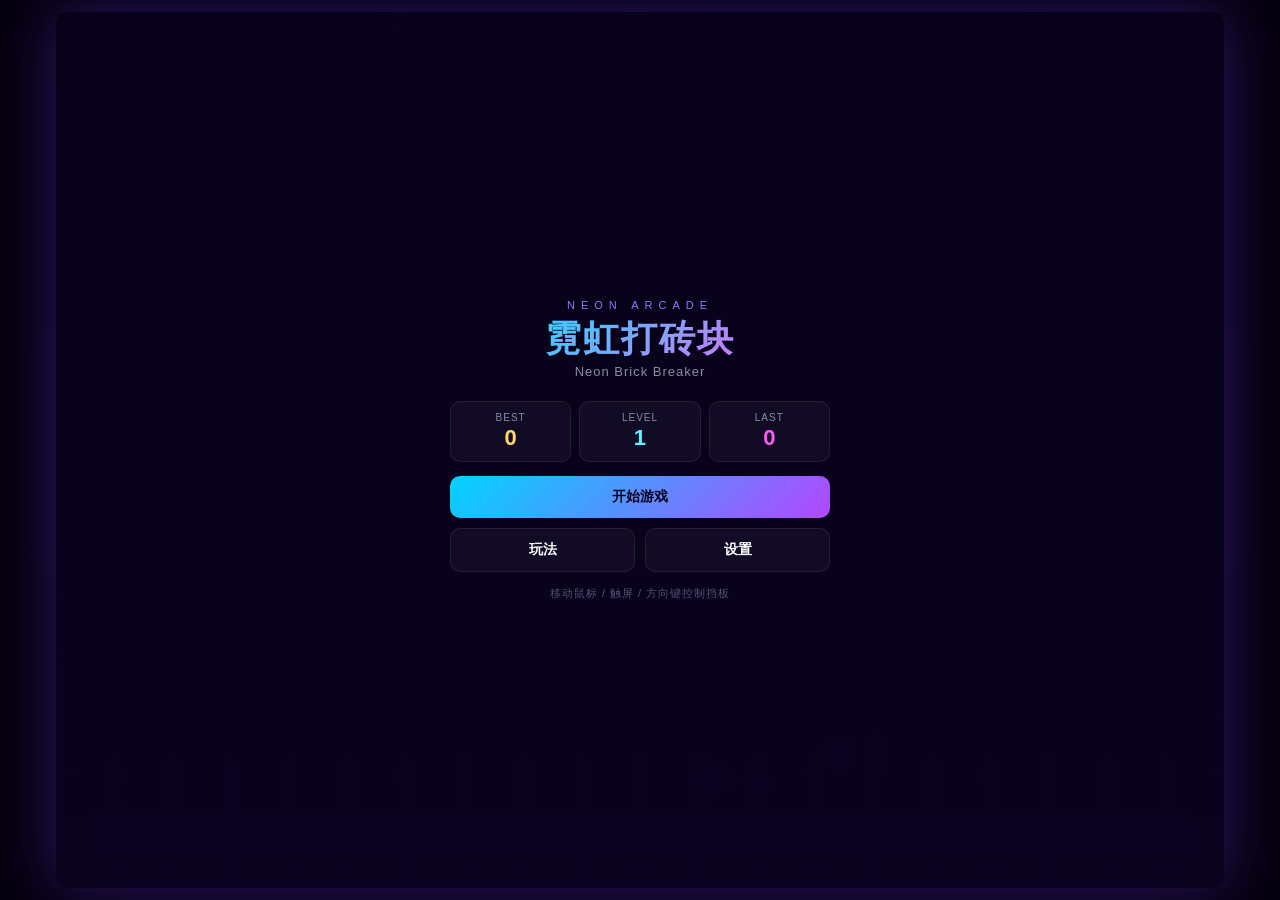
==== index.html @ aa956280 "feat: Neon Brick Breaker - 8 levels, 6 power-ups, neon synthwave" ====
﻿<!DOCTYPE html>
<html lang="zh-CN">
<head>
<meta charset="UTF-8">
<meta name="viewport" content="width=device-width, initial-scale=1.0, user-scalable=no, maximum-scale=1.0">
<title>Neon Brick Breaker</title>
<style>
*, *::before, *::after { box-sizing: border-box; margin: 0; padding: 0; }
html, body { width: 100%; height: 100%; overflow: hidden; background: #05010f; color: #fff; font-family: -apple-system, BlinkMacSystemFont, 'Segoe UI', 'PingFang SC', 'Microsoft YaHei', sans-serif; user-select: none; -webkit-user-select: none; -webkit-tap-highlight-color: transparent; touch-action: none; }
#stage { position: fixed; inset: 0; display: flex; align-items: center; justify-content: center; background: radial-gradient(ellipse at center, #160834 0%, #05010f 70%); }
#wrap { position: relative; }
canvas#game { display: block; background: #0a0420; border-radius: 12px; box-shadow: 0 0 60px rgba(120, 60, 255, 0.35), 0 0 0 1px rgba(255, 255, 255, 0.06) inset; cursor: none; }
.overlay { position: absolute; inset: 0; display: none; align-items: center; justify-content: center; background: rgba(8, 2, 24, 0.72); backdrop-filter: blur(12px); -webkit-backdrop-filter: blur(12px); border-radius: 12px; padding: 24px; z-index: 5; }
.overlay.show { display: flex; }
.panel { width: 100%; max-width: 380px; text-align: center; }
.brand { font-size: 11px; letter-spacing: 6px; color: #8a7bff; text-transform: uppercase; margin-bottom: 8px; }
h1 { font-size: 36px; font-weight: 800; letter-spacing: 2px; background: linear-gradient(135deg, #00f0ff 0%, #ff5af7 100%); -webkit-background-clip: text; background-clip: text; color: transparent; line-height: 1.1; margin-bottom: 6px; }
.sub { font-size: 13px; color: #8b8aa8; margin-bottom: 22px; letter-spacing: 1px; }
.row { display: flex; gap: 10px; margin-bottom: 10px; }
.btn { flex: 1; padding: 12px 14px; background: rgba(255, 255, 255, 0.04); border: 1px solid rgba(255, 255, 255, 0.08); color: #fff; font-size: 14px; font-weight: 600; border-radius: 10px; cursor: pointer; transition: transform 0.15s ease, background 0.15s ease, border-color 0.15s ease, box-shadow 0.15s ease; font-family: inherit; }
.btn:hover { background: rgba(0, 240, 255, 0.08); border-color: rgba(0, 240, 255, 0.5); transform: translateY(-1px); }
.btn:active { transform: translateY(0); }
.btn.primary { background: linear-gradient(135deg, #00d4ff 0%, #b347ff 100%); border: none; color: #06021a; font-weight: 700; }
.btn.primary:hover { box-shadow: 0 0 28px rgba(0, 212, 255, 0.55); }
.btn.ghost { background: transparent; }
.stat { display: flex; justify-content: space-between; align-items: baseline; padding: 10px 14px; background: rgba(255, 255, 255, 0.04); border: 1px solid rgba(255, 255, 255, 0.08); border-radius: 10px; margin-bottom: 8px; font-size: 14px; }
.stat .k { color: #8b8aa8; }
.stat .v { font-weight: 700; font-variant-numeric: tabular-nums; }
.tag { display: inline-block; font-size: 11px; padding: 2px 8px; border-radius: 999px; background: rgba(0, 240, 255, 0.12); color: #5ff0ff; letter-spacing: 1px; margin-bottom: 12px; }
.help { text-align: left; font-size: 13px; color: #b6b4d4; line-height: 1.7; background: rgba(255, 255, 255, 0.03); padding: 14px; border-radius: 10px; border: 1px solid rgba(255, 255, 255, 0.06); margin-bottom: 16px; }
.help b { color: #fff; }
.key { display: inline-block; font-size: 11px; padding: 1px 6px; background: rgba(255,255,255,0.08); border: 1px solid rgba(255,255,255,0.15); border-radius: 4px; font-family: ui-monospace, monospace; margin: 0 2px; }
.toggle { display: flex; justify-content: space-between; align-items: center; padding: 12px 14px; background: rgba(255, 255, 255, 0.04); border: 1px solid rgba(255, 255, 255, 0.08); border-radius: 10px; margin-bottom: 8px; font-size: 14px; cursor: pointer; }
.switch { width: 38px; height: 22px; background: rgba(255,255,255,0.1); border-radius: 11px; position: relative; transition: background 0.2s; }
.switch::after { content: ''; position: absolute; top: 2px; left: 2px; width: 18px; height: 18px; background: #fff; border-radius: 50%; transition: left 0.2s; }
.switch.on { background: linear-gradient(135deg, #00d4ff, #b347ff); }
.switch.on::after { left: 18px; }
.footer { font-size: 11px; color: #555274; margin-top: 14px; letter-spacing: 1px; }
.scoreboard { display: grid; grid-template-columns: repeat(3, 1fr); gap: 8px; margin-bottom: 14px; }
.sb { padding: 10px 6px; background: rgba(255,255,255,0.04); border: 1px solid rgba(255,255,255,0.08); border-radius: 10px; }
.sb .k { font-size: 10px; color: #8b8aa8; letter-spacing: 1px; text-transform: uppercase; }
.sb .v { font-size: 22px; font-weight: 800; font-variant-numeric: tabular-nums; margin-top: 2px; }
.combo { color: #ff5af7; }
.level { color: #5ff0ff; }
.best { color: #ffd86b; }
.toast { position: absolute; left: 50%; top: 18%; transform: translateX(-50%); padding: 10px 18px; background: rgba(0,0,0,0.4); border: 1px solid rgba(255,255,255,0.15); border-radius: 999px; font-size: 13px; color: #fff; opacity: 0; pointer-events: none; transition: opacity 0.3s, transform 0.3s; z-index: 4; }
.toast.show { opacity: 1; transform: translateX(-50%) translateY(6px); }
.toast .em { font-weight: 800; }
</style>
</head>
<body>
<div id="stage">
  <div id="wrap">
    <canvas id="game" width="800" height="600"></canvas>
    <div class="toast" id="toast"></div>

    <div class="overlay show" id="mainMenu">
      <div class="panel">
        <div class="brand">NEON ARCADE</div>
        <h1>霓虹打砖块</h1>
        <div class="sub">Neon Brick Breaker</div>
        <div class="scoreboard">
          <div class="sb"><div class="k">Best</div><div class="v best" id="menuBest">0</div></div>
          <div class="sb"><div class="k">Level</div><div class="v level" id="menuLevel">1</div></div>
          <div class="sb"><div class="k">Last</div><div class="v combo" id="menuLast">0</div></div>
        </div>
        <div class="row"><button class="btn primary" id="btnPlay">开始游戏</button></div>
        <div class="row">
          <button class="btn" id="btnHelp">玩法</button>
          <button class="btn" id="btnSettings">设置</button>
        </div>
        <div class="footer">移动鼠标 / 触屏 / 方向键控制挡板</div>
      </div>
    </div>

    <div class="overlay" id="helpMenu">
      <div class="panel">
        <div class="tag">HOW TO PLAY</div>
        <h1>玩法说明</h1>
        <div class="help">
          <div><b>移动：</b> <span class="key">←</span> <span class="key">→</span> 或 <span class="key">A</span> <span class="key">D</span>，鼠标 / 触屏拖动</div>
          <div><b>发射：</b> <span class="key">Space</span> 或点击 / 触屏</div>
          <div><b>暂停：</b> <span class="key">P</span> / <span class="key">Esc</span></div>
          <div><b>静音：</b> <span class="key">M</span></div>
          <div style="margin-top:8px;"><b>道具：</b> E 长大 · S 缩小 · M 多球 · B 慢球 · T 穿透 · L 激光</div>
          <div style="margin-top:8px;"><b>提示：</b> 挡板不同位置反弹角度不同，连续命中触发连击加分。</div>
        </div>
        <div class="row"><button class="btn primary" id="btnHelpBack">返回</button></div>
      </div>
    </div>

    <div class="overlay" id="settingsMenu">
      <div class="panel">
        <div class="tag">SETTINGS</div>
        <h1>设置</h1>
        <div class="toggle" id="toggleSound">
          <span>音效</span><div class="switch on" id="swSound"></div>
        </div>
        <div class="toggle" id="toggleHaptics">
          <span>震动反馈</span><div class="switch on" id="swHaptics"></div>
        </div>
        <div class="toggle" id="toggleParticles">
          <span>粒子特效</span><div class="switch on" id="swParticles"></div>
        </div>
        <div class="row" style="margin-top: 14px;">
          <button class="btn ghost" id="btnReset">重置进度</button>
          <button class="btn primary" id="btnSettingsBack">完成</button>
        </div>
      </div>
    </div>

    <div class="overlay" id="pauseMenu">
      <div class="panel">
        <div class="tag">PAUSED</div>
        <h1>已暂停</h1>
        <div class="sub">按 P 或 Esc 继续</div>
        <div class="row"><button class="btn primary" id="btnResume">继续</button></div>
        <div class="row">
          <button class="btn" id="btnRestart">重新开始</button>
          <button class="btn" id="btnQuit">返回菜单</button>
        </div>
      </div>
    </div>

    <div class="overlay" id="gameOver">
      <div class="panel">
        <div class="tag" id="goTag">GAME OVER</div>
        <h1 id="goTitle">挑战结束</h1>
        <div class="scoreboard">
          <div class="sb"><div class="k">Score</div><div class="v combo" id="goScore">0</div></div>
          <div class="sb"><div class="k">Level</div><div class="v level" id="goLevel">1</div></div>
          <div class="sb"><div class="k">Best</div><div class="v best" id="goBest">0</div></div>
        </div>
        <div class="row"><button class="btn primary" id="btnGoRetry">再来一局</button></div>
        <div class="row"><button class="btn" id="btnGoMenu">返回菜单</button></div>
      </div>
    </div>

    <div class="overlay" id="levelClear">
      <div class="panel">
        <div class="tag">LEVEL CLEAR</div>
        <h1 id="lcTitle">关卡完成</h1>
        <div class="sub" id="lcSub">准备进入下一关</div>
        <div class="scoreboard">
          <div class="sb"><div class="k">Score</div><div class="v combo" id="lcScore">0</div></div>
          <div class="sb"><div class="k">Bonus</div><div class="v level" id="lcBonus">+0</div></div>
          <div class="sb"><div class="k">Lives</div><div class="v best" id="lcLives">3</div></div>
        </div>
        <div class="row"><button class="btn primary" id="btnLcNext">下一关</button></div>
      </div>
    </div>
  </div>
</div>

<script>
"use strict";
const GW = 800, GH = 600;
const PADDLE_W = 110, PADDLE_H = 14;
const PADDLE_Y = GH - 50;
const BALL_R = 8;
const BRICK_W = 70, BRICK_H = 22;
const BRICK_GAP = 4;
const BRICK_OFFSET_X = (GW - (10 * BRICK_W + 9 * BRICK_GAP)) / 2;
const BRICK_OFFSET_Y = 90;
const POWERUP_DROP_CHANCE = 0.16;

const COLORS = {
  bgTop: "#0a0420", bgBot: "#150630",
  grid: "rgba(120, 90, 220, 0.07)",
  paddle: "#00f0ff", paddleGlow: "rgba(0, 240, 255, 0.55)",
  ball: "#ffffff", ballGlow: "rgba(0, 240, 255, 0.7)",
  rowColors: ["#ff5af7","#ff8b5a","#ffd86b","#9eff5a","#5af7c8","#5ab9ff","#7a5aff","#ff5ad1"],
  silver: ["#d0d6e0","#a9b0bd"],
  gold: ["#ffe27a","#ffae3b"],
  steel: ["#3a3a52","#22223a"]
};

const POWERUP_TYPES = [
  { id:"E", label:"扩", color:"#5af7c8", desc:"挡板变长" },
  { id:"S", label:"缩", color:"#ff5a5a", desc:"挡板变短" },
  { id:"M", label:"多", color:"#ffd86b", desc:"多球齐发" },
  { id:"B", label:"慢", color:"#5ab9ff", desc:"球速减半" },
  { id:"T", label:"穿", color:"#ff8bff", desc:"穿透弹" },
  { id:"L", label:"射", color:"#ff5a5a", desc:"激光炮" }
];

const LEVELS = [
  { name:"序章 · 第一关", pattern:[
    "..........",
    "..........",
    "1111111111",
    "1111111111",
    "1111111111",
    "1111111111",
    "1111111111",
    ".........."
  ]},
  { name:"三角阵", pattern:[
    "..........",
    "....11....",
    "...1111...",
    "..111111..",
    ".11111111.",
    "1111111111",
    "2222222222",
    ".........."
  ]},
  { name:"菱形之舞", pattern:[
    "..........",
    "....11....",
    "...1331...",
    "..122221..",
    "..122221..",
    "...1331...",
    "....11....",
    ".........."
  ]},
  { name:"霓虹心", pattern:[
    "..........",
    ".11...11..",
    "1111.1111.",
    "111211111.",
    ".12222221.",
    "..122221..",
    "...1221...",
    "....11...."
  ]},
  { name:"堡垒", pattern:[
    "..........",
    ".4444444..",
    ".4222224..",
    ".4211124..",
    ".4211124..",
    ".4211124..",
    ".4222224..",
    ".4444444.."
  ]},
  { name:"星星坠落", pattern:[
    "..........",
    "....33....",
    "...1331...",
    "..113311..",
    "1113333111",
    "..111111..",
    "..11..11..",
    ".11....11."
  ]},
  { name:"螺旋回廊", pattern:[
    "..........",
    "1111111...",
    "1......1..",
    "1.1111.1..",
    "1.1..1.1..",
    "1.1.11.1..",
    "1.1....1..",
    ".1111111.."
  ]},
  { name:"终章 · 终极挑战", pattern:[
    "..........",
    ".33333333.",
    "3222222223",
    "3211111123",
    "3211555123",
    "3211111123",
    "3222222223",
    ".33333333."
  ]}
];

const STORE_KEY = "neon-brick-breaker-v1";
const defaultStore = { bestScore:0, unlockedLevel:0, lastScore:0, sound:true, haptics:true, particles:true };
function loadStore() {
  try { return Object.assign({}, defaultStore, JSON.parse(localStorage.getItem(STORE_KEY) || "{}")); }
  catch { return { ...defaultStore }; }
}
function saveStore() { try { localStorage.setItem(STORE_KEY, JSON.stringify(store)); } catch {} }
let store = loadStore();

let audioCtx = null;
function ensureAudio() {
  if (!audioCtx) { try { audioCtx = new (window.AudioContext || window.webkitAudioContext)(); } catch { audioCtx = null; } }
  if (audioCtx && audioCtx.state === "suspended") audioCtx.resume();
  return audioCtx;
}
function beep(freq, dur, type, vol, slide) {
  if (!store.sound) return;
  const ac = ensureAudio(); if (!ac) return;
  const t = ac.currentTime;
  const o = ac.createOscillator();
  const g = ac.createGain();
  o.type = type || "square"; o.frequency.setValueAtTime(freq, t);
  if (slide) o.frequency.exponentialRampToValueAtTime(Math.max(40, freq + slide), t + dur);
  g.gain.setValueAtTime(0, t);
  g.gain.linearRampToValueAtTime(vol || 0.08, t + 0.005);
  g.gain.exponentialRampToValueAtTime(0.0001, t + dur);
  o.connect(g); g.connect(ac.destination);
  o.start(t); o.stop(t + dur + 0.02);
}
function noiseBurst(dur, vol, lp) {
  if (!store.sound) return;
  const ac = ensureAudio(); if (!ac) return;
  const t = ac.currentTime;
  const buf = ac.createBuffer(1, ac.sampleRate * dur, ac.sampleRate);
  const d = buf.getChannelData(0);
  for (let i = 0; i < d.length; i++) d[i] = (Math.random() * 2 - 1) * (1 - i / d.length);
  const src = ac.createBufferSource(); src.buffer = buf;
  const filt = ac.createBiquadFilter(); filt.type = "lowpass"; filt.frequency.value = lp || 1200;
  const g = ac.createGain(); g.gain.setValueAtTime(vol || 0.06, t);
  g.gain.exponentialRampToValueAtTime(0.0001, t + dur);
  src.connect(filt); filt.connect(g); g.connect(ac.destination);
  src.start(t); src.stop(t + dur + 0.02);
}
const sfx = {
  hit:   () => beep(720, 0.05, "square", 0.06),
  brick: () => { beep(620, 0.05, "square", 0.05); setTimeout(() => beep(820, 0.06, "square", 0.05), 30); },
  metal: () => noiseBurst(0.1, 0.07, 600),
  power: () => { beep(660,0.07,"triangle",0.07); setTimeout(() => beep(880,0.07,"triangle",0.07), 70); setTimeout(() => beep(1320,0.1,"triangle",0.07), 140); },
  lose:  () => { beep(440,0.2,"sawtooth",0.07,-200); setTimeout(() => beep(220,0.3,"sawtooth",0.07,-120), 180); },
  win:   () => { [523,659,784,1046].forEach((f,i) => setTimeout(() => beep(f, 0.13, "triangle", 0.08), i * 90)); },
  shoot: () => beep(1500, 0.05, "square", 0.04, -800),
  combo: (n) => beep(700 + n * 40, 0.07, "triangle", 0.07),
  click: () => beep(900, 0.04, "square", 0.04)
};

const canvas = document.getElementById("game");
const ctx = canvas.getContext("2d");
const wrap = document.getElementById("wrap");
let scale = 1;
function resize() {
  const maxW = window.innerWidth - 24;
  const maxH = window.innerHeight - 24;
  scale = Math.min(maxW / GW, maxH / GH, 1.6);
  canvas.style.width = (GW * scale) + "px";
  canvas.style.height = (GH * scale) + "px";
}
window.addEventListener("resize", resize); resize();

const input = { mouseX: GW / 2, keys: new Set(), touchActive: false };
function clientToGame(clientX, clientY) {
  const r = canvas.getBoundingClientRect();
  return { x: (clientX - r.left) * (GW / r.width), y: (clientY - r.top) * (GH / r.height) };
}
canvas.addEventListener("mousemove", e => { input.mouseX = clientToGame(e.clientX, e.clientY).x; });
canvas.addEventListener("mousedown", e => {
  input.mouseX = clientToGame(e.clientX, e.clientY).x;
  if (state.mode === "playing" && !ballLaunched) launchBall();
});
canvas.addEventListener("touchstart", e => {
  e.preventDefault();
  const t = e.touches[0]; input.mouseX = clientToGame(t.clientX, t.clientY).x; input.touchActive = true;
  if (state.mode === "playing" && !ballLaunched) launchBall();
}, { passive: false });
canvas.addEventListener("touchmove", e => {
  e.preventDefault();
  const t = e.touches[0]; input.mouseX = clientToGame(t.clientX, t.clientY).x;
}, { passive: false });
canvas.addEventListener("touchend", e => { e.preventDefault(); input.touchActive = false; }, { passive: false });
window.addEventListener("keydown", e => {
  input.keys.add(e.key);
  if (e.key === " " || e.key === "Enter") {
    if (state.mode === "menu") startGame();
    else if (state.mode === "playing" && !ballLaunched) launchBall();
    e.preventDefault();
  }
  if (e.key === "p" || e.key === "P" || e.key === "Escape") {
    if (state.mode === "playing") pauseGame();
    else if (state.mode === "paused") resumeGame();
  }
  if (e.key === "m" || e.key === "M") { store.sound = !store.sound; saveStore(); refreshSettingsUI(); }
  if (["ArrowLeft","ArrowRight","a","A","d","D"].includes(e.key)) e.preventDefault();
});
window.addEventListener("keyup", e => input.keys.delete(e.key));

const state = {
  mode: "menu",
  levelIndex: 0, score: 0, lives: 3,
  combo: 0, comboTimer: 0, shake: 0,
  slowTimer: 0, throughTimer: 0, laserTimer: 0, laserCooldown: 0,
  time: 0
};
let paddle, balls, bricks, particles, powerups, lasers, ballTrail;
let ballLaunched = false;
let bgParticles = [];
for (let i = 0; i < 40; i++) {
  bgParticles.push({
    x: Math.random() * GW, y: Math.random() * GH,
    r: Math.random() * 1.6 + 0.4,
    vx: (Math.random() - 0.5) * 8, vy: (Math.random() - 0.5) * 8,
    c: Math.random() < 0.5 ? "rgba(0, 240, 255," : "rgba(255, 90, 247,"
  });
}

function rand(min, max) { return Math.random() * (max - min) + min; }
function pick(arr) { return arr[Math.floor(Math.random() * arr.length)]; }
function clamp(v, a, b) { return Math.max(a, Math.min(b, v)); }
function rectsOverlap(a, b) { return a.x < b.x + b.w && a.x + a.w > b.x && a.y < b.y + b.h && a.y + a.h > b.y; }
function vibrate(ms) { if (store.haptics && navigator.vibrate) try { navigator.vibrate(ms); } catch {} }

const toastEl = document.getElementById("toast");
let toastTimer = 0;
function toast(text, em) {
  toastEl.innerHTML = em ? `<span class="em">${em}</span> ${text}` : text;
  toastEl.classList.add("show");
  clearTimeout(toastTimer);
  toastTimer = setTimeout(() => toastEl.classList.remove("show"), 1600);
}

function buildLevel(idx) {
  const lv = LEVELS[idx]; bricks = [];
  for (let r = 0; r < lv.pattern.length; r++) {
    for (let c = 0; c < lv.pattern[r].length; c++) {
      const ch = lv.pattern[r][c];
      if (ch === ".") continue;
      const x = BRICK_OFFSET_X + c * (BRICK_W + BRICK_GAP);
      const y = BRICK_OFFSET_Y + r * (BRICK_H + BRICK_GAP);
      let hits = 1, type = "normal", color = COLORS.rowColors[r % COLORS.rowColors.length];
      if (ch === "1") { hits = 1; }
      else if (ch === "2") { hits = 2; type = "strong"; color = null; }
      else if (ch === "3") { hits = 3; type = "tough"; color = null; }
      else if (ch === "4") { hits = Infinity; type = "steel"; color = null; }
      bricks.push({ x, y, w: BRICK_W, h: BRICK_H, hits, maxHits: hits, type, color, time: Math.random() * Math.PI * 2 });
    }
  }
}

function burst(x, y, color, n, speed, life, size) {
  if (!store.particles) return;
  n = n || 14; speed = speed || 180; life = life || 0.7; size = size || 2.6;
  for (let i = 0; i < n; i++) {
    const a = Math.random() * Math.PI * 2;
    const s = rand(speed * 0.4, speed);
    particles.push({ x, y, vx: Math.cos(a) * s, vy: Math.sin(a) * s, life, maxLife: life, color, size: rand(size * 0.5, size) });
  }
}

function spawnPowerup(x, y) {
  if (Math.random() > POWERUP_DROP_CHANCE) return;
  const t = pick(POWERUP_TYPES);
  powerups.push({ x, y, w: 28, h: 28, vy: 110, type: t, alive: true, time: 0 });
}

function startGame() {
  state.levelIndex = store.unlockedLevel || 0;
  state.score = 0; state.lives = 3;
  state.combo = 0; state.comboTimer = 0;
  state.slowTimer = 0; state.throughTimer = 0; state.laserTimer = 0; state.laserCooldown = 0;
  state.shake = 0;
  beginLevel();
  state.mode = "playing";
  showOverlay(null);
  sfx.click();
}
function beginLevel() {
  paddle = { x: GW/2 - PADDLE_W/2, y: PADDLE_Y, w: PADDLE_W, h: PADDLE_H, baseW: PADDLE_W };
  balls = []; ballTrail = []; particles = []; powerups = []; lasers = [];
  ballLaunched = false;
  buildLevel(state.levelIndex);
  resetBallOnPaddle();
}
function resetBallOnPaddle() {
  balls = [{ x: paddle.x + paddle.w/2, y: paddle.y - BALL_R - 2, vx: 0, vy: 0, r: BALL_R, stuck: true }];
  ballTrail = [];
}
function launchBall() {
  if (!balls.length) return;
  const b = balls[0];
  b.stuck = false;
  const angle = rand(-Math.PI * 0.78, -Math.PI * 0.22);
  const speed = 380;
  b.vx = Math.cos(angle) * speed;
  b.vy = Math.sin(angle) * speed;
  ballLaunched = true;
  sfx.hit();
}
function pauseGame() { if (state.mode === "playing") { state.mode = "paused"; showOverlay("pauseMenu"); } }
function resumeGame() { state.mode = "playing"; showOverlay(null); sfx.click(); }
function quitToMenu() { state.mode = "menu"; showOverlay("mainMenu"); refreshMenuStats(); }
function nextLevel() {
  state.levelIndex++;
  if (state.levelIndex >= LEVELS.length) {
    state.levelIndex = LEVELS.length - 1; state.mode = "gameover"; finalizeGame(true); return;
  }
  store.unlockedLevel = Math.max(store.unlockedLevel, state.levelIndex);
  saveStore();
  beginLevel(); state.mode = "playing"; showOverlay(null);
}
function loseLife() {
  state.lives--; state.combo = 0; sfx.lose(); vibrate(120);
  if (state.lives <= 0) { state.mode = "gameover"; finalizeGame(false); }
  else { resetBallOnPaddle(); ballLaunched = false; state.shake = 12; }
}
function finalizeGame(victory) {
  if (state.score > store.bestScore) store.bestScore = state.score;
  store.lastScore = state.score; saveStore();
  document.getElementById("goTag").textContent = victory ? "YOU WIN" : "GAME OVER";
  document.getElementById("goTitle").textContent = victory ? "通关达成！" : "挑战结束";
  document.getElementById("goScore").textContent = state.score;
  document.getElementById("goLevel").textContent = (state.levelIndex + 1) + " / " + LEVELS.length;
  document.getElementById("goBest").textContent = store.bestScore;
  showOverlay("gameOver");
  if (victory) sfx.win(); else sfx.lose();
}
function levelClear() {
  const bonus = state.lives * 200 + (state.levelIndex + 1) * 100;
  state.score += bonus; state.combo = 0;
  if (state.score > store.bestScore) store.bestScore = state.score;
  store.unlockedLevel = Math.max(store.unlockedLevel, state.levelIndex + 1);
  saveStore();
  sfx.win(); vibrate(60); state.shake = 8;
  document.getElementById("lcTitle").textContent = `第 ${state.levelIndex + 1} 关 · ${LEVELS[state.levelIndex].name}`;
  document.getElementById("lcSub").textContent = state.levelIndex + 1 >= LEVELS.length ? "这是最后一关，准备好迎接终极挑战！" : "准备进入下一关";
  document.getElementById("lcScore").textContent = state.score;
  document.getElementById("lcBonus").textContent = "+" + bonus;
  document.getElementById("lcLives").textContent = state.lives;
  state.mode = "levelclear"; showOverlay("levelClear");
}

function update(dt) {
  state.time += dt;
  for (const p of bgParticles) {
    p.x += p.vx * dt; p.y += p.vy * dt;
    if (p.x < 0) p.x += GW; if (p.x > GW) p.x -= GW;
    if (p.y < 0) p.y += GH; if (p.y > GH) p.y -= GH;
  }
  if (state.mode !== "playing") return;

  state.shake = Math.max(0, state.shake - dt * 40);
  if (state.comboTimer > 0) { state.comboTimer -= dt; if (state.comboTimer <= 0) state.combo = 0; }
  if (state.slowTimer > 0) state.slowTimer -= dt;
  if (state.throughTimer > 0) state.throughTimer -= dt;
  if (state.laserTimer > 0) state.laserTimer -= dt;
  if (state.laserCooldown > 0) state.laserCooldown -= dt;

  // Paddle movement
  let target = input.mouseX;
  if (input.keys.has("ArrowLeft") || input.keys.has("a") || input.keys.has("A")) target -= 220 * dt * 6;
  if (input.keys.has("ArrowRight") || input.keys.has("d") || input.keys.has("D")) target += 220 * dt * 6;
  const desiredX = clamp(target - paddle.w/2, 0, GW - paddle.w);
  paddle.x = paddle.x + (desiredX - paddle.x) * Math.min(1, dt * 18);

  // Trail
  for (const b of balls) ballTrail.push({ x: b.x, y: b.y, life: 0.18 });
  for (let i = ballTrail.length - 1; i >= 0; i--) { ballTrail[i].life -= dt; if (ballTrail[i].life <= 0) ballTrail.splice(i, 1); }

  // Lasers
  if (state.laserTimer > 0 && state.laserCooldown <= 0) {
    lasers.push({ x: paddle.x + 8, y: paddle.y - 8, w: 3, h: 14, vy: -620 });
    lasers.push({ x: paddle.x + paddle.w - 11, y: paddle.y - 8, w: 3, h: 14, vy: -620 });
    state.laserCooldown = 0.22; sfx.shoot();
  }
  for (let i = lasers.length - 1; i >= 0; i--) {
    const l = lasers[i];
    l.y += l.vy * dt;
    if (l.y + l.h < 0) { lasers.splice(i, 1); continue; }
    for (const bk of bricks) {
      if (bk.hits === Infinity) continue;
      if (rectsOverlap({ x: l.x, y: l.y, w: l.w, h: l.h }, bk)) {
        damageBrick(bk, l.x + l.w/2, l.y); lasers.splice(i, 1); break;
      }
    }
  }

  // Balls
  for (let i = balls.length - 1; i >= 0; i--) {
    const b = balls[i];
    if (b.stuck) { b.x = paddle.x + paddle.w/2; b.y = paddle.y - BALL_R - 2; continue; }
    const slowFactor = state.slowTimer > 0 ? 0.55 : 1;
    b.x += b.vx * dt * slowFactor; b.y += b.vy * dt * slowFactor;
    if (b.x - b.r < 0) { b.x = b.r; b.vx = Math.abs(b.vx); sfx.hit(); }
    if (b.x + b.r > GW) { b.x = GW - b.r; b.vx = -Math.abs(b.vx); sfx.hit(); }
    if (b.y - b.r < 0) { b.y = b.r; b.vy = Math.abs(b.vy); sfx.hit(); }
    if (b.y - b.r > GH) { balls.splice(i, 1); continue; }
    // paddle
    const p = paddle;
    if (b.vy > 0 && b.x > p.x - b.r && b.x < p.x + p.w + b.r && b.y + b.r > p.y && b.y - b.r < p.y + p.h) {
      b.y = p.y - b.r - 0.1;
      const hit = (b.x - (p.x + p.w/2)) / (p.w/2);
      const speed = Math.min(620, Math.hypot(b.vx, b.vy) * 1.02 + 6);
      const angle = hit * (Math.PI * 0.34);
      b.vx = Math.sin(angle) * speed; b.vy = -Math.abs(Math.cos(angle) * speed);
      sfx.hit(); burst(b.x, p.y, COLORS.paddle, 6, 120, 0.4, 2);
    }
    // bricks
    for (const bk of bricks) {
      if (rectsOverlap({ x: b.x - b.r, y: b.y - b.r, w: b.r*2, h: b.r*2 }, bk)) {
        if (bk.hits === Infinity) {
          if (Math.abs(b.vx) > Math.abs(b.vy)) b.vx = -b.vx; else b.vy = -b.vy;
          sfx.metal(); break;
        }
        if (state.throughTimer > 0) { damageBrick(bk, b.x, b.y); break; }
        const prevX = b.x - b.vx * dt * slowFactor;
        const prevY = b.y - b.vy * dt * slowFactor;
        const fromLeft  = prevX + b.r <= bk.x;
        const fromRight = prevX - b.r >= bk.x + bk.w;
        const fromTop   = prevY + b.r <= bk.y;
        const fromBot   = prevY - b.r >= bk.y + bk.h;
        if (fromLeft || fromRight) b.vx = -b.vx;
        else if (fromTop || fromBot) b.vy = -b.vy;
        else b.vy = -b.vy;
        damageBrick(bk, b.x, b.y); break;
      }
    }
  }
  if (balls.length === 0) loseLife();

  // Power-ups
  for (let i = powerups.length - 1; i >= 0; i--) {
    const p = powerups[i]; p.time += dt; p.y += p.vy * dt;
    if (p.y > GH + 40) { powerups.splice(i, 1); continue; }
    const pad = paddle;
    if (p.x > pad.x - 6 && p.x < pad.x + pad.w + 6 && p.y + p.h*0.5 > pad.y && p.y < pad.y + pad.h + 18) {
      applyPowerup(p.type); burst(p.x, p.y, p.type.color, 18, 180, 0.6, 2.5);
      powerups.splice(i, 1); sfx.power(); continue;
    }
  }

  // Particles
  for (let i = particles.length - 1; i >= 0; i--) {
    const pa = particles[i]; pa.life -= dt;
    if (pa.life <= 0) { particles.splice(i, 1); continue; }
    pa.x += pa.vx * dt; pa.y += pa.vy * dt;
    pa.vx *= 0.985; pa.vy *= 0.985; pa.vy += 60 * dt;
  }

  const destructible = bricks.filter(b => b.hits !== Infinity).length;
  if (destructible === 0) levelClear();
}

function damageBrick(bk, hx, hy) {
  if (bk.hits === Infinity) return;
  bk.hits--;
  state.combo++; state.comboTimer = 1.6;
  const mult = Math.min(8, 1 + Math.floor(state.combo / 5) * 0.5);
  const baseScore = bk.type === "tough" ? 80 : bk.type === "strong" ? 50 : 30;
  state.score += Math.round(baseScore * mult);
  sfx.combo(Math.min(8, state.combo));
  if (bk.hits <= 0) {
    const c = bk.color || (bk.type === "strong" ? "#d0d6e0" : bk.type === "tough" ? "#ffd86b" : "#aaa");
    burst(bk.x + bk.w/2, bk.y + bk.h/2, c, 16, 220, 0.7, 3);
    state.shake = Math.max(state.shake, bk.type === "tough" ? 6 : 3);
    spawnPowerup(bk.x + bk.w/2, bk.y + bk.h/2);
    if (state.combo > 0 && state.combo % 8 === 0) toast("连击！", "x" + state.combo);
    const idx = bricks.indexOf(bk); if (idx >= 0) bricks.splice(idx, 1);
  } else {
    burst(bk.x + bk.w/2, bk.y + bk.h/2, bk.color || "#fff", 4, 100, 0.3, 1.6);
  }
}

function applyPowerup(type) {
  toast(type.desc, type.label);
  switch (type.id) {
    case "E": paddle.w = Math.min(220, paddle.w + 28); break;
    case "S": paddle.w = Math.max(60, paddle.w - 22); break;
    case "M": {
      const existing = balls.slice();
      for (const b of existing) {
        if (b.stuck) continue;
        const speed = Math.hypot(b.vx, b.vy) || 380;
        for (const off of [-0.35, 0.35]) {
          const a = Math.atan2(b.vy, b.vx) + off;
          balls.push({ x: b.x, y: b.y, vx: Math.cos(a) * speed, vy: Math.sin(a) * speed, r: BALL_R, stuck: false });
        }
      }
      if (balls.length === 0) resetBallOnPaddle();
      break;
    }
    case "B": state.slowTimer = 8; break;
    case "T": state.throughTimer = 8; break;
    case "L": state.laserTimer = 10; break;
  }
}

function roundRect(x, y, w, h, r) {
  if (w < 2*r) r = w/2; if (h < 2*r) r = h/2;
  ctx.beginPath();
  ctx.moveTo(x+r, y);
  ctx.arcTo(x+w, y, x+w, y+h, r);
  ctx.arcTo(x+w, y+h, x, y+h, r);
  ctx.arcTo(x, y+h, x, y, r);
  ctx.arcTo(x, y, x+w, y, r);
  ctx.closePath();
}
function shade(hex, p) {
  const c = hex.replace("#", "");
  const r = parseInt(c.substring(0,2), 16), g = parseInt(c.substring(2,4), 16), b = parseInt(c.substring(4,6), 16);
  const f = p < 0 ? 1 + p : 1 - p;
  const t = p < 0 ? 0 : 255;
  const rr = Math.round((t - r) * f + r), gg = Math.round((t - g) * f + g), bb = Math.round((t - b) * f + b);
  return "#" + [rr,gg,bb].map(v => v.toString(16).padStart(2,"0")).join("");
}

function drawBackground() {
  const g = ctx.createLinearGradient(0, 0, 0, GH);
  g.addColorStop(0, COLORS.bgTop); g.addColorStop(1, COLORS.bgBot);
  ctx.fillStyle = g; ctx.fillRect(0, 0, GW, GH);
  ctx.strokeStyle = COLORS.grid; ctx.lineWidth = 1;
  for (let x = 0; x < GW; x += 40) { ctx.beginPath(); ctx.moveTo(x, 0); ctx.lineTo(x, GH); ctx.stroke(); }
  for (let y = 0; y < GH; y += 40) { ctx.beginPath(); ctx.moveTo(0, y); ctx.lineTo(GW, y); ctx.stroke(); }
  for (const p of bgParticles) {
    ctx.fillStyle = p.c + "0.4)";
    ctx.beginPath(); ctx.arc(p.x, p.y, p.r, 0, Math.PI * 2); ctx.fill();
  }
}

function drawBricks() {
  for (const b of bricks) {
    let fillA, fillB;
    if (b.type === "steel") { fillA = COLORS.steel[0]; fillB = COLORS.steel[1]; }
    else if (b.type === "strong") { fillA = COLORS.silver[0]; fillB = COLORS.silver[1]; }
    else if (b.type === "tough") { fillA = COLORS.gold[0]; fillB = COLORS.gold[1]; }
    else { fillA = b.color; fillB = shade(b.color, -0.4); }
    const ratio = b.hits === Infinity ? 1 : (b.maxHits - b.hits) / b.maxHits;
    const dmg = Math.min(0.6, ratio * 0.4);
    ctx.save();
    if (b.type === "steel") { ctx.shadowBlur = 0; }
    else { ctx.shadowBlur = 8; ctx.shadowColor = fillA; }
    const grad = ctx.createLinearGradient(b.x, b.y, b.x, b.y + b.h);
    grad.addColorStop(0, fillA); grad.addColorStop(1, fillB);
    ctx.fillStyle = grad;
    roundRect(b.x, b.y, b.w, b.h, 4); ctx.fill();
    ctx.shadowBlur = 0;
    ctx.fillStyle = "rgba(255,255,255," + (0.18 - dmg) + ")";
    roundRect(b.x + 3, b.y + 2, b.w - 6, (b.h - 4) * 0.4, 2); ctx.fill();
    if (b.hits !== Infinity && b.hits > 1) {
      ctx.fillStyle = "rgba(0,0,0,0.45)"; ctx.font = "bold 11px ui-monospace, monospace";
      ctx.textAlign = "center"; ctx.textBaseline = "middle";
      ctx.fillText("x" + b.hits, b.x + b.w/2, b.y + b.h/2 + 1);
    }
    ctx.restore();
  }
}

function drawPaddle() {
  ctx.save();
  ctx.shadowBlur = 18; ctx.shadowColor = COLORS.paddleGlow;
  const grad = ctx.createLinearGradient(paddle.x, paddle.y, paddle.x, paddle.y + paddle.h);
  grad.addColorStop(0, "#7ff7ff"); grad.addColorStop(1, "#0090d8");
  ctx.fillStyle = grad;
  roundRect(paddle.x, paddle.y, paddle.w, paddle.h, paddle.h/2); ctx.fill();
  ctx.shadowBlur = 0;
  ctx.fillStyle = "rgba(255,255,255,0.6)";
  roundRect(paddle.x + 6, paddle.y + 3, paddle.w - 12, 3, 1.5); ctx.fill();
  if (state.laserTimer > 0) {
    ctx.fillStyle = "#ff5a5a"; ctx.shadowBlur = 12; ctx.shadowColor = "#ff5a5a";
    ctx.fillRect(paddle.x + 8, paddle.y - 8, 4, 8);
    ctx.fillRect(paddle.x + paddle.w - 12, paddle.y - 8, 4, 8);
  }
  ctx.restore();
}

function drawBalls() {
  for (const t of ballTrail) {
    const a = clamp(t.life / 0.18, 0, 1) * 0.4;
    ctx.fillStyle = `rgba(0, 240, 255, ${a})`;
    ctx.beginPath(); ctx.arc(t.x, t.y, BALL_R * 0.9, 0, Math.PI * 2); ctx.fill();
  }
  for (const b of balls) {
    ctx.save();
    ctx.shadowBlur = 18;
    ctx.shadowColor = state.throughTimer > 0 ? "#ff8bff" : COLORS.ballGlow;
    ctx.fillStyle = state.throughTimer > 0 ? "#ffd0ff" : COLORS.ball;
    ctx.beginPath(); ctx.arc(b.x, b.y, b.r, 0, Math.PI * 2); ctx.fill();
    ctx.shadowBlur = 0;
    ctx.fillStyle = "rgba(255,255,255,0.85)";
    ctx.beginPath(); ctx.arc(b.x - 2, b.y - 2, b.r * 0.35, 0, Math.PI * 2); ctx.fill();
    ctx.restore();
  }
}

function drawPowerups() {
  for (const p of powerups) {
    const pulse = 1 + Math.sin(p.time * 6) * 0.06;
    ctx.save();
    ctx.translate(p.x, p.y); ctx.scale(pulse, pulse);
    ctx.shadowBlur = 14; ctx.shadowColor = p.type.color;
    const grad = ctx.createLinearGradient(-14, -14, 14, 14);
    grad.addColorStop(0, p.type.color); grad.addColorStop(1, shade(p.type.color, -0.5));
    ctx.fillStyle = grad;
    roundRect(-14, -14, 28, 28, 7); ctx.fill();
    ctx.shadowBlur = 0;
    ctx.fillStyle = "rgba(255,255,255,0.9)";
    ctx.font = "bold 16px sans-serif";
    ctx.textAlign = "center"; ctx.textBaseline = "middle";
    ctx.fillText(p.type.label, 0, 1);
    ctx.restore();
  }
}

function drawLasers() {
  for (const l of lasers) {
    ctx.save();
    ctx.shadowBlur = 12; ctx.shadowColor = "#ff5a5a";
    ctx.fillStyle = "#ffd1d1";
    ctx.fillRect(l.x, l.y, l.w, l.h);
    ctx.restore();
  }
}

function drawParticles() {
  for (const p of particles) {
    const a = clamp(p.life / p.maxLife, 0, 1);
    ctx.fillStyle = p.color; ctx.globalAlpha = a;
    ctx.beginPath(); ctx.arc(p.x, p.y, p.size * a, 0, Math.PI * 2); ctx.fill();
  }
  ctx.globalAlpha = 1;
}

function drawHUD() {
  ctx.save();
  ctx.textBaseline = "top";
  ctx.shadowBlur = 8; ctx.shadowColor = "rgba(255, 90, 247, 0.6)";
  ctx.fillStyle = "#ff5af7"; ctx.textAlign = "left";
  ctx.font = "bold 12px -apple-system, sans-serif";
  ctx.fillText("SCORE", 20, 18);
  ctx.shadowBlur = 0;
  ctx.fillStyle = "#fff"; ctx.font = "bold 22px -apple-system, sans-serif";
  ctx.fillText(state.score.toLocaleString(), 20, 36);

  ctx.textAlign = "center";
  ctx.shadowBlur = 8; ctx.shadowColor = "rgba(0, 240, 255, 0.6)";
  ctx.fillStyle = "#5ff0ff"; ctx.font = "bold 11px -apple-system, sans-serif";
  ctx.fillText("LEVEL " + (state.levelIndex + 1) + " · " + LEVELS[state.levelIndex].name.toUpperCase(), GW/2, 18);
  ctx.shadowBlur = 0;
  ctx.fillStyle = "#fff"; ctx.font = "bold 20px -apple-system, sans-serif";
  ctx.fillText("第 " + (state.levelIndex + 1) + " / " + LEVELS.length + " 关", GW/2, 36);

  ctx.textAlign = "right";
  ctx.shadowBlur = 8; ctx.shadowColor = "rgba(255, 216, 107, 0.6)";
  ctx.fillStyle = "#ffd86b"; ctx.font = "bold 11px -apple-system, sans-serif";
  ctx.fillText("BEST " + store.bestScore, GW - 20, 18);
  ctx.shadowBlur = 0;
  ctx.fillStyle = "#fff"; ctx.font = "bold 22px -apple-system, sans-serif";
  ctx.fillText("❤".repeat(state.lives), GW - 20, 36);

  if (state.combo > 1 && state.comboTimer > 0) {
    const mult = Math.min(8, 1 + Math.floor(state.combo / 5) * 0.5);
    ctx.textAlign = "center";
    ctx.shadowBlur = 14; ctx.shadowColor = "rgba(255, 90, 247, 0.7)";
    ctx.fillStyle = "#ff5af7"; ctx.font = "bold 16px -apple-system, sans-serif";
    ctx.fillText("COMBO x" + state.combo + "  ·  SCORE x" + mult.toFixed(1), GW/2, 68);
    ctx.shadowBlur = 0;
  }
  ctx.textAlign = "center";
  ctx.fillStyle = "rgba(255,255,255,0.55)";
  ctx.font = "12px -apple-system, sans-serif";
  ctx.fillText(!ballLaunched ? "点击 / 触屏 / 空格 — 发射球" : "P 暂停  ·  M 静音", GW/2, GH - 18);
  ctx.restore();
}

function drawActiveEffects() {
  if (state.slowTimer > 0) { ctx.save(); ctx.fillStyle = "rgba(90, 185, 255, 0.18)"; ctx.fillRect(0, 0, GW, GH); ctx.restore(); }
  if (state.throughTimer > 0) { ctx.save(); ctx.fillStyle = "rgba(255, 139, 255, 0.10)"; ctx.fillRect(0, 0, GW, GH); ctx.restore(); }
}

function render() {
  ctx.save();
  if (state.shake > 0) ctx.translate(rand(-state.shake, state.shake), rand(-state.shake, state.shake));
  drawBackground();
  if (state.mode === "playing" || state.mode === "paused" || state.mode === "levelclear" || state.mode === "gameover") {
    drawBricks(); drawPowerups(); drawLasers(); drawPaddle(); drawBalls(); drawParticles(); drawActiveEffects(); drawHUD();
  } else if (paddle) { drawPaddle(); }
  ctx.restore();
}

let lastT = performance.now();
function loop(now) {
  const dt = Math.min(0.033, (now - lastT) / 1000);
  lastT = now;
  update(dt);
  render();
  requestAnimationFrame(loop);
}
requestAnimationFrame(loop);

function showOverlay(id) {
  document.querySelectorAll(".overlay").forEach(o => o.classList.remove("show"));
  if (id) document.getElementById(id).classList.add("show");
}
function refreshMenuStats() {
  document.getElementById("menuBest").textContent = store.bestScore.toLocaleString();
  document.getElementById("menuLevel").textContent = Math.min(LEVELS.length, (store.unlockedLevel || 0) + 1);
  document.getElementById("menuLast").textContent = store.lastScore.toLocaleString();
}
function refreshSettingsUI() {
  document.getElementById("swSound").classList.toggle("on", !!store.sound);
  document.getElementById("swHaptics").classList.toggle("on", !!store.haptics);
  document.getElementById("swParticles").classList.toggle("on", !!store.particles);
}
refreshMenuStats(); refreshSettingsUI();

document.getElementById("btnPlay").addEventListener("click", () => { ensureAudio(); startGame(); });
document.getElementById("btnHelp").addEventListener("click", () => showOverlay("helpMenu"));
document.getElementById("btnHelpBack").addEventListener("click", () => showOverlay("mainMenu"));
document.getElementById("btnSettings").addEventListener("click", () => showOverlay("settingsMenu"));
document.getElementById("btnSettingsBack").addEventListener("click", () => { saveStore(); showOverlay("mainMenu"); });
document.getElementById("btnReset").addEventListener("click", () => {
  if (confirm("确定要清空最高分和进度吗？")) {
    localStorage.removeItem(STORE_KEY); store = loadStore();
    refreshMenuStats(); refreshSettingsUI(); toast("已重置进度", "OK");
  }
});
document.getElementById("btnResume").addEventListener("click", resumeGame);
document.getElementById("btnRestart").addEventListener("click", startGame);
document.getElementById("btnQuit").addEventListener("click", quitToMenu);
document.getElementById("btnGoRetry").addEventListener("click", startGame);
document.getElementById("btnGoMenu").addEventListener("click", quitToMenu);
document.getElementById("btnLcNext").addEventListener("click", nextLevel);

document.getElementById("toggleSound").addEventListener("click", () => { store.sound = !store.sound; saveStore(); refreshSettingsUI(); sfx.click(); });
document.getElementById("toggleHaptics").addEventListener("click", () => { store.haptics = !store.haptics; saveStore(); refreshSettingsUI(); if (store.haptics) vibrate(20); });
document.getElementById("toggleParticles").addEventListener("click", () => { store.particles = !store.particles; saveStore(); refreshSettingsUI(); });

window.addEventListener("pointerdown", () => ensureAudio(), { once: true });
</script>
</body>
</html>
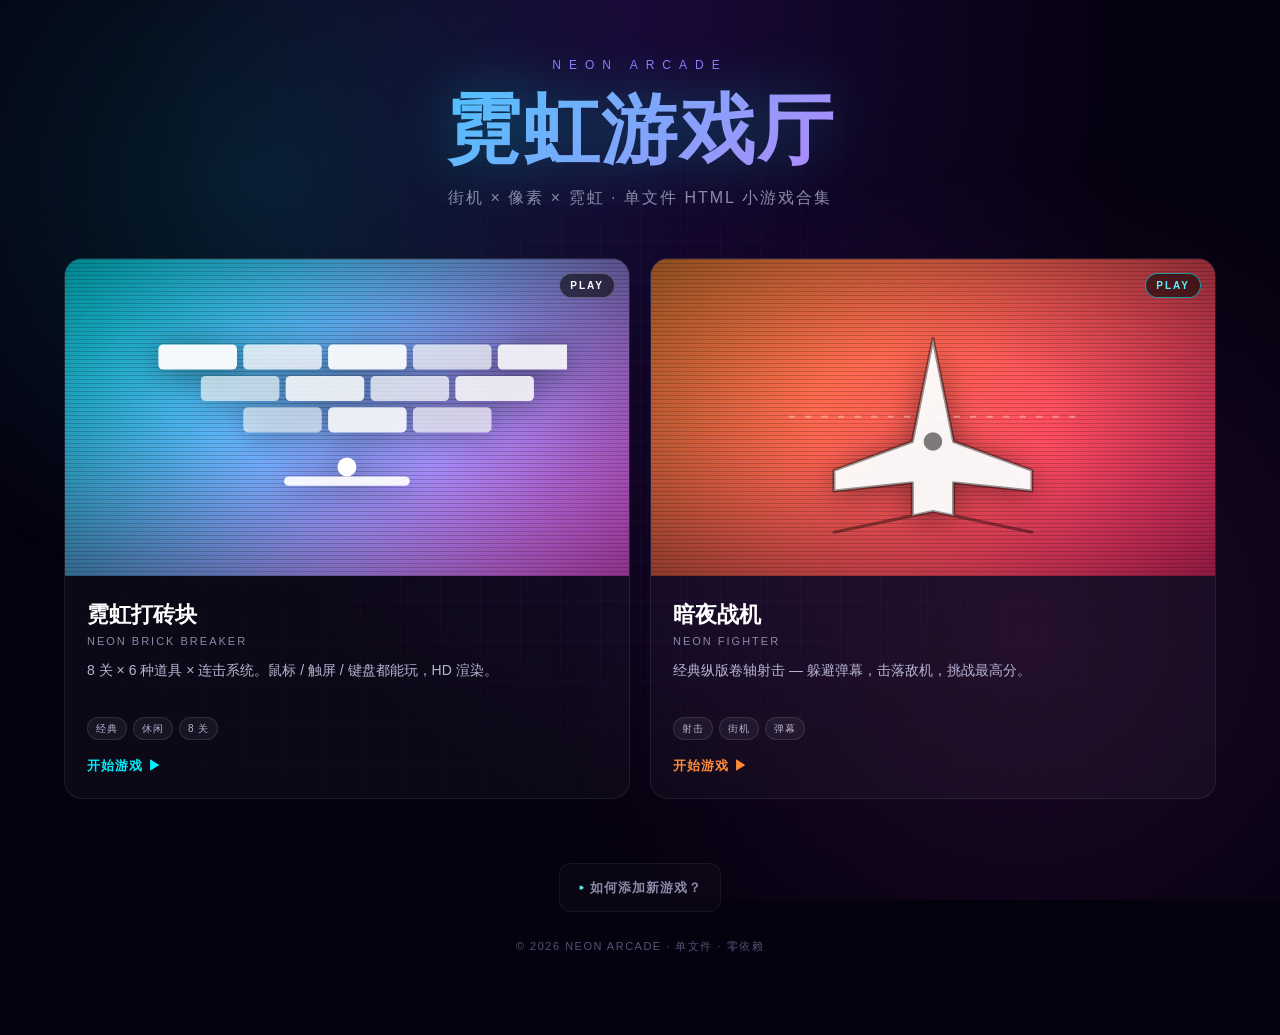
==== commit 0be4eaa9: "feat: multi-game portal with HD rendering and back-to-portal navigation - Add portal index.html that" ====
--- a/index.html
+++ b/index.html
@@ -2,916 +2,285 @@
 <html lang="zh-CN">
 <head>
 <meta charset="UTF-8">
-<meta name="viewport" content="width=device-width, initial-scale=1.0, user-scalable=no, maximum-scale=1.0">
-<title>Neon Brick Breaker</title>
+<meta name="viewport" content="width=device-width, initial-scale=1.0, maximum-scale=1.5">
+<meta name="description" content="霓虹游戏厅 - 街机 × 像素 × 霓虹 单文件 HTML 小游戏合集">
+<title>霓虹游戏厅 · Neon Arcade</title>
 <style>
-*, *::before, *::after { box-sizing: border-box; margin: 0; padding: 0; }
-html, body { width: 100%; height: 100%; overflow: hidden; background: #05010f; color: #fff; font-family: -apple-system, BlinkMacSystemFont, 'Segoe UI', 'PingFang SC', 'Microsoft YaHei', sans-serif; user-select: none; -webkit-user-select: none; -webkit-tap-highlight-color: transparent; touch-action: none; }
-#stage { position: fixed; inset: 0; display: flex; align-items: center; justify-content: center; background: radial-gradient(ellipse at center, #160834 0%, #05010f 70%); }
-#wrap { position: relative; }
-canvas#game { display: block; background: #0a0420; border-radius: 12px; box-shadow: 0 0 60px rgba(120, 60, 255, 0.35), 0 0 0 1px rgba(255, 255, 255, 0.06) inset; cursor: none; }
-.overlay { position: absolute; inset: 0; display: none; align-items: center; justify-content: center; background: rgba(8, 2, 24, 0.72); backdrop-filter: blur(12px); -webkit-backdrop-filter: blur(12px); border-radius: 12px; padding: 24px; z-index: 5; }
-.overlay.show { display: flex; }
-.panel { width: 100%; max-width: 380px; text-align: center; }
-.brand { font-size: 11px; letter-spacing: 6px; color: #8a7bff; text-transform: uppercase; margin-bottom: 8px; }
-h1 { font-size: 36px; font-weight: 800; letter-spacing: 2px; background: linear-gradient(135deg, #00f0ff 0%, #ff5af7 100%); -webkit-background-clip: text; background-clip: text; color: transparent; line-height: 1.1; margin-bottom: 6px; }
-.sub { font-size: 13px; color: #8b8aa8; margin-bottom: 22px; letter-spacing: 1px; }
-.row { display: flex; gap: 10px; margin-bottom: 10px; }
-.btn { flex: 1; padding: 12px 14px; background: rgba(255, 255, 255, 0.04); border: 1px solid rgba(255, 255, 255, 0.08); color: #fff; font-size: 14px; font-weight: 600; border-radius: 10px; cursor: pointer; transition: transform 0.15s ease, background 0.15s ease, border-color 0.15s ease, box-shadow 0.15s ease; font-family: inherit; }
-.btn:hover { background: rgba(0, 240, 255, 0.08); border-color: rgba(0, 240, 255, 0.5); transform: translateY(-1px); }
-.btn:active { transform: translateY(0); }
-.btn.primary { background: linear-gradient(135deg, #00d4ff 0%, #b347ff 100%); border: none; color: #06021a; font-weight: 700; }
-.btn.primary:hover { box-shadow: 0 0 28px rgba(0, 212, 255, 0.55); }
-.btn.ghost { background: transparent; }
-.stat { display: flex; justify-content: space-between; align-items: baseline; padding: 10px 14px; background: rgba(255, 255, 255, 0.04); border: 1px solid rgba(255, 255, 255, 0.08); border-radius: 10px; margin-bottom: 8px; font-size: 14px; }
-.stat .k { color: #8b8aa8; }
-.stat .v { font-weight: 700; font-variant-numeric: tabular-nums; }
-.tag { display: inline-block; font-size: 11px; padding: 2px 8px; border-radius: 999px; background: rgba(0, 240, 255, 0.12); color: #5ff0ff; letter-spacing: 1px; margin-bottom: 12px; }
-.help { text-align: left; font-size: 13px; color: #b6b4d4; line-height: 1.7; background: rgba(255, 255, 255, 0.03); padding: 14px; border-radius: 10px; border: 1px solid rgba(255, 255, 255, 0.06); margin-bottom: 16px; }
-.help b { color: #fff; }
-.key { display: inline-block; font-size: 11px; padding: 1px 6px; background: rgba(255,255,255,0.08); border: 1px solid rgba(255,255,255,0.15); border-radius: 4px; font-family: ui-monospace, monospace; margin: 0 2px; }
-.toggle { display: flex; justify-content: space-between; align-items: center; padding: 12px 14px; background: rgba(255, 255, 255, 0.04); border: 1px solid rgba(255, 255, 255, 0.08); border-radius: 10px; margin-bottom: 8px; font-size: 14px; cursor: pointer; }
-.switch { width: 38px; height: 22px; background: rgba(255,255,255,0.1); border-radius: 11px; position: relative; transition: background 0.2s; }
-.switch::after { content: ''; position: absolute; top: 2px; left: 2px; width: 18px; height: 18px; background: #fff; border-radius: 50%; transition: left 0.2s; }
-.switch.on { background: linear-gradient(135deg, #00d4ff, #b347ff); }
-.switch.on::after { left: 18px; }
-.footer { font-size: 11px; color: #555274; margin-top: 14px; letter-spacing: 1px; }
-.scoreboard { display: grid; grid-template-columns: repeat(3, 1fr); gap: 8px; margin-bottom: 14px; }
-.sb { padding: 10px 6px; background: rgba(255,255,255,0.04); border: 1px solid rgba(255,255,255,0.08); border-radius: 10px; }
-.sb .k { font-size: 10px; color: #8b8aa8; letter-spacing: 1px; text-transform: uppercase; }
-.sb .v { font-size: 22px; font-weight: 800; font-variant-numeric: tabular-nums; margin-top: 2px; }
-.combo { color: #ff5af7; }
-.level { color: #5ff0ff; }
-.best { color: #ffd86b; }
-.toast { position: absolute; left: 50%; top: 18%; transform: translateX(-50%); padding: 10px 18px; background: rgba(0,0,0,0.4); border: 1px solid rgba(255,255,255,0.15); border-radius: 999px; font-size: 13px; color: #fff; opacity: 0; pointer-events: none; transition: opacity 0.3s, transform 0.3s; z-index: 4; }
-.toast.show { opacity: 1; transform: translateX(-50%) translateY(6px); }
-.toast .em { font-weight: 800; }
+  *, *::before, *::after { box-sizing: border-box; margin: 0; padding: 0; }
+  html, body { width: 100%; min-height: 100%; }
+  body {
+    background: radial-gradient(ellipse at top, #1a0938 0%, #05010f 55%, #05010f 100%);
+    color: #fff;
+    font-family: -apple-system, BlinkMacSystemFont, "Segoe UI", "PingFang SC", "Microsoft YaHei", sans-serif;
+    line-height: 1.5;
+    overflow-x: hidden;
+    position: relative;
+    min-height: 100vh;
+  }
+  body::before {
+    content: ""; position: fixed; inset: 0; pointer-events: none; z-index: 0;
+    background:
+      linear-gradient(rgba(120, 90, 220, 0.05) 1px, transparent 1px) 0 0 / 40px 40px,
+      linear-gradient(90deg, rgba(120, 90, 220, 0.05) 1px, transparent 1px) 0 0 / 40px 40px;
+    mask-image: radial-gradient(ellipse at center, #000 30%, transparent 80%);
+    -webkit-mask-image: radial-gradient(ellipse at center, #000 30%, transparent 80%);
+  }
+  body::after {
+    content: ""; position: fixed; inset: 0; pointer-events: none; z-index: 0;
+    background:
+      radial-gradient(circle at 20% 20%, rgba(0, 240, 255, 0.12) 0%, transparent 35%),
+      radial-gradient(circle at 80% 70%, rgba(255, 90, 247, 0.10) 0%, transparent 40%);
+  }
+  .container { position: relative; z-index: 1; max-width: 1200px; margin: 0 auto; padding: 56px 24px 80px; }
+  header { text-align: center; margin-bottom: 48px; }
+  .brand { font-size: 12px; letter-spacing: 8px; color: #8a7bff; text-transform: uppercase; margin-bottom: 14px; }
+  h1 {
+    font-size: clamp(40px, 8vw, 76px);
+    font-weight: 800;
+    letter-spacing: 2px;
+    background: linear-gradient(135deg, #00f0ff 0%, #ff5af7 100%);
+    -webkit-background-clip: text; background-clip: text;
+    color: transparent;
+    line-height: 1.1;
+    margin-bottom: 14px;
+    filter: drop-shadow(0 0 30px rgba(0, 240, 255, 0.3));
+  }
+  .tagline { font-size: clamp(13px, 1.8vw, 16px); color: #8b8aa8; letter-spacing: 2px; }
+  .grid {
+    display: grid;
+    grid-template-columns: repeat(auto-fit, minmax(280px, 1fr));
+    gap: 20px;
+  }
+  .card {
+    --accent: #00f0ff;
+    display: block;
+    background: rgba(255, 255, 255, 0.03);
+    border: 1px solid rgba(255, 255, 255, 0.08);
+    border-radius: 18px;
+    overflow: hidden;
+    text-decoration: none;
+    color: #fff;
+    transition: transform 0.25s cubic-bezier(0.2, 0.8, 0.4, 1), border-color 0.25s, box-shadow 0.25s, background 0.25s;
+    cursor: pointer;
+    position: relative;
+  }
+  .card:hover, .card:focus-visible {
+    transform: translateY(-4px);
+    border-color: var(--accent);
+    background: rgba(255, 255, 255, 0.05);
+    box-shadow: 0 16px 50px -12px rgba(0, 0, 0, 0.6), 0 0 0 1px var(--accent), 0 0 40px -8px var(--accent);
+    outline: none;
+  }
+  .cover {
+    position: relative;
+    aspect-ratio: 16 / 9;
+    background: linear-gradient(135deg, var(--a, #00f0ff) 0%, var(--b, #ff5af7) 100%);
+    display: flex; align-items: center; justify-content: center;
+    overflow: hidden;
+  }
+  .cover::before {
+    content: ""; position: absolute; inset: 0;
+    background:
+      repeating-linear-gradient(0deg, rgba(0,0,0,0.18) 0 1px, transparent 1px 4px),
+      radial-gradient(ellipse at center, transparent 30%, rgba(0, 0, 0, 0.45) 100%);
+    pointer-events: none;
+  }
+  .art {
+    position: relative; z-index: 1;
+    width: 78%; height: 78%;
+    color: rgba(255, 255, 255, 0.96);
+    filter: drop-shadow(0 4px 16px rgba(0, 0, 0, 0.5));
+  }
+  .art svg { width: 100%; height: 100%; display: block; }
+  .badge {
+    position: absolute; top: 14px; right: 14px;
+    padding: 4px 10px;
+    background: rgba(0, 0, 0, 0.55);
+    border: 1px solid rgba(255, 255, 255, 0.25);
+    border-radius: 999px;
+    font-size: 10px; letter-spacing: 2px; font-weight: 700;
+    color: #fff;
+    z-index: 2;
+    backdrop-filter: blur(8px); -webkit-backdrop-filter: blur(8px);
+  }
+  .badge.new { color: #5ff0ff; border-color: rgba(0, 240, 255, 0.6); }
+  .body { padding: 22px; }
+  .titles { margin-bottom: 10px; }
+  .titles h2 { font-size: 22px; font-weight: 700; margin-bottom: 2px; color: #fff; }
+  .titles .en { font-size: 11px; letter-spacing: 2px; color: #8b8aa8; text-transform: uppercase; }
+  .body p { font-size: 14px; color: #b6b4d4; margin-bottom: 14px; line-height: 1.6; min-height: 44px; }
+  .tags { display: flex; flex-wrap: wrap; gap: 6px; margin-bottom: 16px; }
+  .tags span {
+    font-size: 10px; letter-spacing: 1px;
+    padding: 3px 8px;
+    background: rgba(255, 255, 255, 0.05);
+    border: 1px solid rgba(255, 255, 255, 0.1);
+    border-radius: 999px;
+    color: #b6b4d4;
+  }
+  .cta {
+    font-size: 13px; font-weight: 700;
+    color: var(--accent);
+    letter-spacing: 1px;
+    display: flex; align-items: center; gap: 6px;
+    transition: gap 0.2s;
+  }
+  .card:hover .cta { gap: 10px; }
+  footer {
+    margin-top: 64px;
+    text-align: center;
+    color: #555274;
+    font-size: 12px;
+  }
+  footer details {
+    display: inline-block;
+    text-align: left;
+    background: rgba(255, 255, 255, 0.02);
+    border: 1px solid rgba(255, 255, 255, 0.06);
+    border-radius: 12px;
+    padding: 14px 18px;
+    margin-bottom: 18px;
+    max-width: 580px;
+  }
+  footer summary {
+    cursor: pointer;
+    color: #8b8aa8;
+    font-size: 13px;
+    font-weight: 600;
+    letter-spacing: 1px;
+    list-style: none;
+    user-select: none;
+  }
+  footer summary::-webkit-details-marker { display: none; }
+  footer summary::before { content: "▸ "; color: #5ff0ff; }
+  footer details[open] summary::before { content: "▾ "; }
+  footer ol { margin: 12px 0 0 20px; line-height: 1.9; color: #b6b4d4; }
+  footer code {
+    font-family: ui-monospace, "SF Mono", Consolas, monospace;
+    font-size: 11px;
+    padding: 1px 6px;
+    background: rgba(0, 0, 0, 0.35);
+    border: 1px solid rgba(255, 255, 255, 0.08);
+    border-radius: 4px;
+    color: #5ff0ff;
+  }
+  .copy { letter-spacing: 1.5px; font-size: 11px; margin-top: 8px; }
+  @media (max-width: 600px) {
+    .container { padding: 36px 16px 60px; }
+    header { margin-bottom: 32px; }
+    .grid { gap: 14px; }
+    .body { padding: 18px; }
+    .titles h2 { font-size: 19px; }
+  }
+  @media (prefers-reduced-motion: reduce) {
+    .card { transition: none; }
+  }
 </style>
 </head>
 <body>
-<div id="stage">
-  <div id="wrap">
-    <canvas id="game" width="800" height="600"></canvas>
-    <div class="toast" id="toast"></div>
-
-    <div class="overlay show" id="mainMenu">
-      <div class="panel">
-        <div class="brand">NEON ARCADE</div>
-        <h1>霓虹打砖块</h1>
-        <div class="sub">Neon Brick Breaker</div>
-        <div class="scoreboard">
-          <div class="sb"><div class="k">Best</div><div class="v best" id="menuBest">0</div></div>
-          <div class="sb"><div class="k">Level</div><div class="v level" id="menuLevel">1</div></div>
-          <div class="sb"><div class="k">Last</div><div class="v combo" id="menuLast">0</div></div>
+  <div class="container">
+    <header>
+      <div class="brand">NEON ARCADE</div>
+      <h1>霓虹游戏厅</h1>
+      <p class="tagline">街机 × 像素 × 霓虹 · 单文件 HTML 小游戏合集</p>
+    </header>
+
+    <main class="grid" id="grid"></main>
+
+    <footer>
+      <details>
+        <summary>如何添加新游戏？</summary>
+        <ol>
+          <li>在仓库根目录建一个 <code>你的游戏名/index.html</code>（可以引用同目录的 <code>.js</code> / <code>.css</code>）</li>
+          <li>在本页 <code>&lt;script&gt;</code> 里的 <code>GAMES</code> 数组中加一项配置</li>
+          <li>push 到 GitHub，GitHub Pages 自动上线</li>
+        </ol>
+      </details>
+      <div class="copy">© 2026 NEON ARCADE · 单文件 · 零依赖</div>
+    </footer>
+  </div>
+
+  <script>
+    const GAMES = [
+      {
+        id: "neon-brick-breaker",
+        title: "霓虹打砖块",
+        titleEn: "Neon Brick Breaker",
+        desc: "8 关 × 6 种道具 × 连击系统。鼠标 / 触屏 / 键盘都能玩，HD 渲染。",
+        accent: "#00f0ff",
+        gradient: ["#00f0ff", "#ff5af7"],
+        tags: ["经典", "休闲", "8 关"],
+        badge: { text: "PLAY", kind: "" },
+        art: "bricks"
+      },
+      {
+        id: "shootit",
+        title: "暗夜战机",
+        titleEn: "Neon Fighter",
+        desc: "经典纵版卷轴射击 — 躲避弹幕，击落敌机，挑战最高分。",
+        accent: "#ff8b3a",
+        gradient: ["#ff8b3a", "#ff2d75"],
+        tags: ["射击", "街机", "弹幕"],
+        badge: { text: "PLAY", kind: "new" },
+        art: "plane"
+      }
+    ];
+
+    const SVG_ART = {
+      bricks: `<svg viewBox="0 0 280 120" xmlns="http://www.w3.org/2000/svg">
+        <g>
+          <rect x="20"  y="14" width="50" height="16" rx="3" fill="rgba(255,255,255,0.95)"/>
+          <rect x="74"  y="14" width="50" height="16" rx="3" fill="rgba(255,255,255,0.78)"/>
+          <rect x="128" y="14" width="50" height="16" rx="3" fill="rgba(255,255,255,0.92)"/>
+          <rect x="182" y="14" width="50" height="16" rx="3" fill="rgba(255,255,255,0.7)"/>
+          <rect x="236" y="14" width="50" height="16" rx="3" fill="rgba(255,255,255,0.88)"/>
+          <rect x="47"  y="34" width="50" height="16" rx="3" fill="rgba(255,255,255,0.65)"/>
+          <rect x="101" y="34" width="50" height="16" rx="3" fill="rgba(255,255,255,0.85)"/>
+          <rect x="155" y="34" width="50" height="16" rx="3" fill="rgba(255,255,255,0.72)"/>
+          <rect x="209" y="34" width="50" height="16" rx="3" fill="rgba(255,255,255,0.85)"/>
+          <rect x="74"  y="54" width="50" height="16" rx="3" fill="rgba(255,255,255,0.6)"/>
+          <rect x="128" y="54" width="50" height="16" rx="3" fill="rgba(255,255,255,0.88)"/>
+          <rect x="182" y="54" width="50" height="16" rx="3" fill="rgba(255,255,255,0.68)"/>
+          <circle cx="140" cy="92" r="6" fill="#fff"/>
+          <rect x="100" y="98" width="80" height="6" rx="3" fill="#fff" opacity="0.92"/>
+        </g>
+      </svg>`,
+      plane: `<svg viewBox="0 0 200 120" xmlns="http://www.w3.org/2000/svg">
+        <g>
+          <polygon points="100,22 110,72 148,86 148,96 110,92 110,108 148,116 100,106 52,116 90,108 90,92 52,96 52,86 90,72"
+                   fill="rgba(255,255,255,0.95)" stroke="rgba(0,0,0,0.4)" stroke-width="1.5" stroke-linejoin="round"/>
+          <circle cx="100" cy="72" r="4.5" fill="rgba(0,0,0,0.5)"/>
+          <line x1="30" y1="60" x2="170" y2="60" stroke="rgba(255,255,255,0.35)" stroke-width="1" stroke-dasharray="3 5"/>
+        </g>
+      </svg>`
+    };
+
+    const grid = document.getElementById("grid");
+    GAMES.forEach(g => {
+      const card = document.createElement("a");
+      card.className = "card";
+      card.href = g.id + "/";
+      card.style.setProperty("--accent", g.accent);
+      card.style.setProperty("--a", g.gradient[0]);
+      card.style.setProperty("--b", g.gradient[1]);
+      card.setAttribute("aria-label", g.title + " " + g.titleEn);
+      card.innerHTML = `
+        <div class="cover">
+          <div class="art">${SVG_ART[g.art] || ""}</div>
+          <div class="badge ${g.badge.kind}">${g.badge.text}</div>
         </div>
-        <div class="row"><button class="btn primary" id="btnPlay">开始游戏</button></div>
-        <div class="row">
-          <button class="btn" id="btnHelp">玩法</button>
-          <button class="btn" id="btnSettings">设置</button>
+        <div class="body">
+          <div class="titles">
+            <h2>${g.title}</h2>
+            <div class="en">${g.titleEn}</div>
+          </div>
+          <p>${g.desc}</p>
+          <div class="tags">${g.tags.map(t => `<span>${t}</span>`).join("")}</div>
+          <div class="cta">开始游戏 ▶</div>
         </div>
-        <div class="footer">移动鼠标 / 触屏 / 方向键控制挡板</div>
-      </div>
-    </div>
-
-    <div class="overlay" id="helpMenu">
-      <div class="panel">
-        <div class="tag">HOW TO PLAY</div>
-        <h1>玩法说明</h1>
-        <div class="help">
-          <div><b>移动：</b> <span class="key">←</span> <span class="key">→</span> 或 <span class="key">A</span> <span class="key">D</span>，鼠标 / 触屏拖动</div>
-          <div><b>发射：</b> <span class="key">Space</span> 或点击 / 触屏</div>
-          <div><b>暂停：</b> <span class="key">P</span> / <span class="key">Esc</span></div>
-          <div><b>静音：</b> <span class="key">M</span></div>
-          <div style="margin-top:8px;"><b>道具：</b> E 长大 · S 缩小 · M 多球 · B 慢球 · T 穿透 · L 激光</div>
-          <div style="margin-top:8px;"><b>提示：</b> 挡板不同位置反弹角度不同，连续命中触发连击加分。</div>
-        </div>
-        <div class="row"><button class="btn primary" id="btnHelpBack">返回</button></div>
-      </div>
-    </div>
-
-    <div class="overlay" id="settingsMenu">
-      <div class="panel">
-        <div class="tag">SETTINGS</div>
-        <h1>设置</h1>
-        <div class="toggle" id="toggleSound">
-          <span>音效</span><div class="switch on" id="swSound"></div>
-        </div>
-        <div class="toggle" id="toggleHaptics">
-          <span>震动反馈</span><div class="switch on" id="swHaptics"></div>
-        </div>
-        <div class="toggle" id="toggleParticles">
-          <span>粒子特效</span><div class="switch on" id="swParticles"></div>
-        </div>
-        <div class="row" style="margin-top: 14px;">
-          <button class="btn ghost" id="btnReset">重置进度</button>
-          <button class="btn primary" id="btnSettingsBack">完成</button>
-        </div>
-      </div>
-    </div>
-
-    <div class="overlay" id="pauseMenu">
-      <div class="panel">
-        <div class="tag">PAUSED</div>
-        <h1>已暂停</h1>
-        <div class="sub">按 P 或 Esc 继续</div>
-        <div class="row"><button class="btn primary" id="btnResume">继续</button></div>
-        <div class="row">
-          <button class="btn" id="btnRestart">重新开始</button>
-          <button class="btn" id="btnQuit">返回菜单</button>
-        </div>
-      </div>
-    </div>
-
-    <div class="overlay" id="gameOver">
-      <div class="panel">
-        <div class="tag" id="goTag">GAME OVER</div>
-        <h1 id="goTitle">挑战结束</h1>
-        <div class="scoreboard">
-          <div class="sb"><div class="k">Score</div><div class="v combo" id="goScore">0</div></div>
-          <div class="sb"><div class="k">Level</div><div class="v level" id="goLevel">1</div></div>
-          <div class="sb"><div class="k">Best</div><div class="v best" id="goBest">0</div></div>
-        </div>
-        <div class="row"><button class="btn primary" id="btnGoRetry">再来一局</button></div>
-        <div class="row"><button class="btn" id="btnGoMenu">返回菜单</button></div>
-      </div>
-    </div>
-
-    <div class="overlay" id="levelClear">
-      <div class="panel">
-        <div class="tag">LEVEL CLEAR</div>
-        <h1 id="lcTitle">关卡完成</h1>
-        <div class="sub" id="lcSub">准备进入下一关</div>
-        <div class="scoreboard">
-          <div class="sb"><div class="k">Score</div><div class="v combo" id="lcScore">0</div></div>
-          <div class="sb"><div class="k">Bonus</div><div class="v level" id="lcBonus">+0</div></div>
-          <div class="sb"><div class="k">Lives</div><div class="v best" id="lcLives">3</div></div>
-        </div>
-        <div class="row"><button class="btn primary" id="btnLcNext">下一关</button></div>
-      </div>
-    </div>
-  </div>
-</div>
-
-<script>
-"use strict";
-const GW = 800, GH = 600;
-const PADDLE_W = 110, PADDLE_H = 14;
-const PADDLE_Y = GH - 50;
-const BALL_R = 8;
-const BRICK_W = 70, BRICK_H = 22;
-const BRICK_GAP = 4;
-const BRICK_OFFSET_X = (GW - (10 * BRICK_W + 9 * BRICK_GAP)) / 2;
-const BRICK_OFFSET_Y = 90;
-const POWERUP_DROP_CHANCE = 0.16;
-
-const COLORS = {
-  bgTop: "#0a0420", bgBot: "#150630",
-  grid: "rgba(120, 90, 220, 0.07)",
-  paddle: "#00f0ff", paddleGlow: "rgba(0, 240, 255, 0.55)",
-  ball: "#ffffff", ballGlow: "rgba(0, 240, 255, 0.7)",
-  rowColors: ["#ff5af7","#ff8b5a","#ffd86b","#9eff5a","#5af7c8","#5ab9ff","#7a5aff","#ff5ad1"],
-  silver: ["#d0d6e0","#a9b0bd"],
-  gold: ["#ffe27a","#ffae3b"],
-  steel: ["#3a3a52","#22223a"]
-};
-
-const POWERUP_TYPES = [
-  { id:"E", label:"扩", color:"#5af7c8", desc:"挡板变长" },
-  { id:"S", label:"缩", color:"#ff5a5a", desc:"挡板变短" },
-  { id:"M", label:"多", color:"#ffd86b", desc:"多球齐发" },
-  { id:"B", label:"慢", color:"#5ab9ff", desc:"球速减半" },
-  { id:"T", label:"穿", color:"#ff8bff", desc:"穿透弹" },
-  { id:"L", label:"射", color:"#ff5a5a", desc:"激光炮" }
-];
-
-const LEVELS = [
-  { name:"序章 · 第一关", pattern:[
-    "..........",
-    "..........",
-    "1111111111",
-    "1111111111",
-    "1111111111",
-    "1111111111",
-    "1111111111",
-    ".........."
-  ]},
-  { name:"三角阵", pattern:[
-    "..........",
-    "....11....",
-    "...1111...",
-    "..111111..",
-    ".11111111.",
-    "1111111111",
-    "2222222222",
-    ".........."
-  ]},
-  { name:"菱形之舞", pattern:[
-    "..........",
-    "....11....",
-    "...1331...",
-    "..122221..",
-    "..122221..",
-    "...1331...",
-    "....11....",
-    ".........."
-  ]},
-  { name:"霓虹心", pattern:[
-    "..........",
-    ".11...11..",
-    "1111.1111.",
-    "111211111.",
-    ".12222221.",
-    "..122221..",
-    "...1221...",
-    "....11...."
-  ]},
-  { name:"堡垒", pattern:[
-    "..........",
-    ".4444444..",
-    ".4222224..",
-    ".4211124..",
-    ".4211124..",
-    ".4211124..",
-    ".4222224..",
-    ".4444444.."
-  ]},
-  { name:"星星坠落", pattern:[
-    "..........",
-    "....33....",
-    "...1331...",
-    "..113311..",
-    "1113333111",
-    "..111111..",
-    "..11..11..",
-    ".11....11."
-  ]},
-  { name:"螺旋回廊", pattern:[
-    "..........",
-    "1111111...",
-    "1......1..",
-    "1.1111.1..",
-    "1.1..1.1..",
-    "1.1.11.1..",
-    "1.1....1..",
-    ".1111111.."
-  ]},
-  { name:"终章 · 终极挑战", pattern:[
-    "..........",
-    ".33333333.",
-    "3222222223",
-    "3211111123",
-    "3211555123",
-    "3211111123",
-    "3222222223",
-    ".33333333."
-  ]}
-];
-
-const STORE_KEY = "neon-brick-breaker-v1";
-const defaultStore = { bestScore:0, unlockedLevel:0, lastScore:0, sound:true, haptics:true, particles:true };
-function loadStore() {
-  try { return Object.assign({}, defaultStore, JSON.parse(localStorage.getItem(STORE_KEY) || "{}")); }
-  catch { return { ...defaultStore }; }
-}
-function saveStore() { try { localStorage.setItem(STORE_KEY, JSON.stringify(store)); } catch {} }
-let store = loadStore();
-
-let audioCtx = null;
-function ensureAudio() {
-  if (!audioCtx) { try { audioCtx = new (window.AudioContext || window.webkitAudioContext)(); } catch { audioCtx = null; } }
-  if (audioCtx && audioCtx.state === "suspended") audioCtx.resume();
-  return audioCtx;
-}
-function beep(freq, dur, type, vol, slide) {
-  if (!store.sound) return;
-  const ac = ensureAudio(); if (!ac) return;
-  const t = ac.currentTime;
-  const o = ac.createOscillator();
-  const g = ac.createGain();
-  o.type = type || "square"; o.frequency.setValueAtTime(freq, t);
-  if (slide) o.frequency.exponentialRampToValueAtTime(Math.max(40, freq + slide), t + dur);
-  g.gain.setValueAtTime(0, t);
-  g.gain.linearRampToValueAtTime(vol || 0.08, t + 0.005);
-  g.gain.exponentialRampToValueAtTime(0.0001, t + dur);
-  o.connect(g); g.connect(ac.destination);
-  o.start(t); o.stop(t + dur + 0.02);
-}
-function noiseBurst(dur, vol, lp) {
-  if (!store.sound) return;
-  const ac = ensureAudio(); if (!ac) return;
-  const t = ac.currentTime;
-  const buf = ac.createBuffer(1, ac.sampleRate * dur, ac.sampleRate);
-  const d = buf.getChannelData(0);
-  for (let i = 0; i < d.length; i++) d[i] = (Math.random() * 2 - 1) * (1 - i / d.length);
-  const src = ac.createBufferSource(); src.buffer = buf;
-  const filt = ac.createBiquadFilter(); filt.type = "lowpass"; filt.frequency.value = lp || 1200;
-  const g = ac.createGain(); g.gain.setValueAtTime(vol || 0.06, t);
-  g.gain.exponentialRampToValueAtTime(0.0001, t + dur);
-  src.connect(filt); filt.connect(g); g.connect(ac.destination);
-  src.start(t); src.stop(t + dur + 0.02);
-}
-const sfx = {
-  hit:   () => beep(720, 0.05, "square", 0.06),
-  brick: () => { beep(620, 0.05, "square", 0.05); setTimeout(() => beep(820, 0.06, "square", 0.05), 30); },
-  metal: () => noiseBurst(0.1, 0.07, 600),
-  power: () => { beep(660,0.07,"triangle",0.07); setTimeout(() => beep(880,0.07,"triangle",0.07), 70); setTimeout(() => beep(1320,0.1,"triangle",0.07), 140); },
-  lose:  () => { beep(440,0.2,"sawtooth",0.07,-200); setTimeout(() => beep(220,0.3,"sawtooth",0.07,-120), 180); },
-  win:   () => { [523,659,784,1046].forEach((f,i) => setTimeout(() => beep(f, 0.13, "triangle", 0.08), i * 90)); },
-  shoot: () => beep(1500, 0.05, "square", 0.04, -800),
-  combo: (n) => beep(700 + n * 40, 0.07, "triangle", 0.07),
-  click: () => beep(900, 0.04, "square", 0.04)
-};
-
-const canvas = document.getElementById("game");
-const ctx = canvas.getContext("2d");
-const wrap = document.getElementById("wrap");
-let scale = 1;
-function resize() {
-  const maxW = window.innerWidth - 24;
-  const maxH = window.innerHeight - 24;
-  scale = Math.min(maxW / GW, maxH / GH, 1.6);
-  canvas.style.width = (GW * scale) + "px";
-  canvas.style.height = (GH * scale) + "px";
-}
-window.addEventListener("resize", resize); resize();
-
-const input = { mouseX: GW / 2, keys: new Set(), touchActive: false };
-function clientToGame(clientX, clientY) {
-  const r = canvas.getBoundingClientRect();
-  return { x: (clientX - r.left) * (GW / r.width), y: (clientY - r.top) * (GH / r.height) };
-}
-canvas.addEventListener("mousemove", e => { input.mouseX = clientToGame(e.clientX, e.clientY).x; });
-canvas.addEventListener("mousedown", e => {
-  input.mouseX = clientToGame(e.clientX, e.clientY).x;
-  if (state.mode === "playing" && !ballLaunched) launchBall();
-});
-canvas.addEventListener("touchstart", e => {
-  e.preventDefault();
-  const t = e.touches[0]; input.mouseX = clientToGame(t.clientX, t.clientY).x; input.touchActive = true;
-  if (state.mode === "playing" && !ballLaunched) launchBall();
-}, { passive: false });
-canvas.addEventListener("touchmove", e => {
-  e.preventDefault();
-  const t = e.touches[0]; input.mouseX = clientToGame(t.clientX, t.clientY).x;
-}, { passive: false });
-canvas.addEventListener("touchend", e => { e.preventDefault(); input.touchActive = false; }, { passive: false });
-window.addEventListener("keydown", e => {
-  input.keys.add(e.key);
-  if (e.key === " " || e.key === "Enter") {
-    if (state.mode === "menu") startGame();
-    else if (state.mode === "playing" && !ballLaunched) launchBall();
-    e.preventDefault();
-  }
-  if (e.key === "p" || e.key === "P" || e.key === "Escape") {
-    if (state.mode === "playing") pauseGame();
-    else if (state.mode === "paused") resumeGame();
-  }
-  if (e.key === "m" || e.key === "M") { store.sound = !store.sound; saveStore(); refreshSettingsUI(); }
-  if (["ArrowLeft","ArrowRight","a","A","d","D"].includes(e.key)) e.preventDefault();
-});
-window.addEventListener("keyup", e => input.keys.delete(e.key));
-
-const state = {
-  mode: "menu",
-  levelIndex: 0, score: 0, lives: 3,
-  combo: 0, comboTimer: 0, shake: 0,
-  slowTimer: 0, throughTimer: 0, laserTimer: 0, laserCooldown: 0,
-  time: 0
-};
-let paddle, balls, bricks, particles, powerups, lasers, ballTrail;
-let ballLaunched = false;
-let bgParticles = [];
-for (let i = 0; i < 40; i++) {
-  bgParticles.push({
-    x: Math.random() * GW, y: Math.random() * GH,
-    r: Math.random() * 1.6 + 0.4,
-    vx: (Math.random() - 0.5) * 8, vy: (Math.random() - 0.5) * 8,
-    c: Math.random() < 0.5 ? "rgba(0, 240, 255," : "rgba(255, 90, 247,"
-  });
-}
-
-function rand(min, max) { return Math.random() * (max - min) + min; }
-function pick(arr) { return arr[Math.floor(Math.random() * arr.length)]; }
-function clamp(v, a, b) { return Math.max(a, Math.min(b, v)); }
-function rectsOverlap(a, b) { return a.x < b.x + b.w && a.x + a.w > b.x && a.y < b.y + b.h && a.y + a.h > b.y; }
-function vibrate(ms) { if (store.haptics && navigator.vibrate) try { navigator.vibrate(ms); } catch {} }
-
-const toastEl = document.getElementById("toast");
-let toastTimer = 0;
-function toast(text, em) {
-  toastEl.innerHTML = em ? `<span class="em">${em}</span> ${text}` : text;
-  toastEl.classList.add("show");
-  clearTimeout(toastTimer);
-  toastTimer = setTimeout(() => toastEl.classList.remove("show"), 1600);
-}
-
-function buildLevel(idx) {
-  const lv = LEVELS[idx]; bricks = [];
-  for (let r = 0; r < lv.pattern.length; r++) {
-    for (let c = 0; c < lv.pattern[r].length; c++) {
-      const ch = lv.pattern[r][c];
-      if (ch === ".") continue;
-      const x = BRICK_OFFSET_X + c * (BRICK_W + BRICK_GAP);
-      const y = BRICK_OFFSET_Y + r * (BRICK_H + BRICK_GAP);
-      let hits = 1, type = "normal", color = COLORS.rowColors[r % COLORS.rowColors.length];
-      if (ch === "1") { hits = 1; }
-      else if (ch === "2") { hits = 2; type = "strong"; color = null; }
-      else if (ch === "3") { hits = 3; type = "tough"; color = null; }
-      else if (ch === "4") { hits = Infinity; type = "steel"; color = null; }
-      bricks.push({ x, y, w: BRICK_W, h: BRICK_H, hits, maxHits: hits, type, color, time: Math.random() * Math.PI * 2 });
-    }
-  }
-}
-
-function burst(x, y, color, n, speed, life, size) {
-  if (!store.particles) return;
-  n = n || 14; speed = speed || 180; life = life || 0.7; size = size || 2.6;
-  for (let i = 0; i < n; i++) {
-    const a = Math.random() * Math.PI * 2;
-    const s = rand(speed * 0.4, speed);
-    particles.push({ x, y, vx: Math.cos(a) * s, vy: Math.sin(a) * s, life, maxLife: life, color, size: rand(size * 0.5, size) });
-  }
-}
-
-function spawnPowerup(x, y) {
-  if (Math.random() > POWERUP_DROP_CHANCE) return;
-  const t = pick(POWERUP_TYPES);
-  powerups.push({ x, y, w: 28, h: 28, vy: 110, type: t, alive: true, time: 0 });
-}
-
-function startGame() {
-  state.levelIndex = store.unlockedLevel || 0;
-  state.score = 0; state.lives = 3;
-  state.combo = 0; state.comboTimer = 0;
-  state.slowTimer = 0; state.throughTimer = 0; state.laserTimer = 0; state.laserCooldown = 0;
-  state.shake = 0;
-  beginLevel();
-  state.mode = "playing";
-  showOverlay(null);
-  sfx.click();
-}
-function beginLevel() {
-  paddle = { x: GW/2 - PADDLE_W/2, y: PADDLE_Y, w: PADDLE_W, h: PADDLE_H, baseW: PADDLE_W };
-  balls = []; ballTrail = []; particles = []; powerups = []; lasers = [];
-  ballLaunched = false;
-  buildLevel(state.levelIndex);
-  resetBallOnPaddle();
-}
-function resetBallOnPaddle() {
-  balls = [{ x: paddle.x + paddle.w/2, y: paddle.y - BALL_R - 2, vx: 0, vy: 0, r: BALL_R, stuck: true }];
-  ballTrail = [];
-}
-function launchBall() {
-  if (!balls.length) return;
-  const b = balls[0];
-  b.stuck = false;
-  const angle = rand(-Math.PI * 0.78, -Math.PI * 0.22);
-  const speed = 380;
-  b.vx = Math.cos(angle) * speed;
-  b.vy = Math.sin(angle) * speed;
-  ballLaunched = true;
-  sfx.hit();
-}
-function pauseGame() { if (state.mode === "playing") { state.mode = "paused"; showOverlay("pauseMenu"); } }
-function resumeGame() { state.mode = "playing"; showOverlay(null); sfx.click(); }
-function quitToMenu() { state.mode = "menu"; showOverlay("mainMenu"); refreshMenuStats(); }
-function nextLevel() {
-  state.levelIndex++;
-  if (state.levelIndex >= LEVELS.length) {
-    state.levelIndex = LEVELS.length - 1; state.mode = "gameover"; finalizeGame(true); return;
-  }
-  store.unlockedLevel = Math.max(store.unlockedLevel, state.levelIndex);
-  saveStore();
-  beginLevel(); state.mode = "playing"; showOverlay(null);
-}
-function loseLife() {
-  state.lives--; state.combo = 0; sfx.lose(); vibrate(120);
-  if (state.lives <= 0) { state.mode = "gameover"; finalizeGame(false); }
-  else { resetBallOnPaddle(); ballLaunched = false; state.shake = 12; }
-}
-function finalizeGame(victory) {
-  if (state.score > store.bestScore) store.bestScore = state.score;
-  store.lastScore = state.score; saveStore();
-  document.getElementById("goTag").textContent = victory ? "YOU WIN" : "GAME OVER";
-  document.getElementById("goTitle").textContent = victory ? "通关达成！" : "挑战结束";
-  document.getElementById("goScore").textContent = state.score;
-  document.getElementById("goLevel").textContent = (state.levelIndex + 1) + " / " + LEVELS.length;
-  document.getElementById("goBest").textContent = store.bestScore;
-  showOverlay("gameOver");
-  if (victory) sfx.win(); else sfx.lose();
-}
-function levelClear() {
-  const bonus = state.lives * 200 + (state.levelIndex + 1) * 100;
-  state.score += bonus; state.combo = 0;
-  if (state.score > store.bestScore) store.bestScore = state.score;
-  store.unlockedLevel = Math.max(store.unlockedLevel, state.levelIndex + 1);
-  saveStore();
-  sfx.win(); vibrate(60); state.shake = 8;
-  document.getElementById("lcTitle").textContent = `第 ${state.levelIndex + 1} 关 · ${LEVELS[state.levelIndex].name}`;
-  document.getElementById("lcSub").textContent = state.levelIndex + 1 >= LEVELS.length ? "这是最后一关，准备好迎接终极挑战！" : "准备进入下一关";
-  document.getElementById("lcScore").textContent = state.score;
-  document.getElementById("lcBonus").textContent = "+" + bonus;
-  document.getElementById("lcLives").textContent = state.lives;
-  state.mode = "levelclear"; showOverlay("levelClear");
-}
-
-function update(dt) {
-  state.time += dt;
-  for (const p of bgParticles) {
-    p.x += p.vx * dt; p.y += p.vy * dt;
-    if (p.x < 0) p.x += GW; if (p.x > GW) p.x -= GW;
-    if (p.y < 0) p.y += GH; if (p.y > GH) p.y -= GH;
-  }
-  if (state.mode !== "playing") return;
-
-  state.shake = Math.max(0, state.shake - dt * 40);
-  if (state.comboTimer > 0) { state.comboTimer -= dt; if (state.comboTimer <= 0) state.combo = 0; }
-  if (state.slowTimer > 0) state.slowTimer -= dt;
-  if (state.throughTimer > 0) state.throughTimer -= dt;
-  if (state.laserTimer > 0) state.laserTimer -= dt;
-  if (state.laserCooldown > 0) state.laserCooldown -= dt;
-
-  // Paddle movement
-  let target = input.mouseX;
-  if (input.keys.has("ArrowLeft") || input.keys.has("a") || input.keys.has("A")) target -= 220 * dt * 6;
-  if (input.keys.has("ArrowRight") || input.keys.has("d") || input.keys.has("D")) target += 220 * dt * 6;
-  const desiredX = clamp(target - paddle.w/2, 0, GW - paddle.w);
-  paddle.x = paddle.x + (desiredX - paddle.x) * Math.min(1, dt * 18);
-
-  // Trail
-  for (const b of balls) ballTrail.push({ x: b.x, y: b.y, life: 0.18 });
-  for (let i = ballTrail.length - 1; i >= 0; i--) { ballTrail[i].life -= dt; if (ballTrail[i].life <= 0) ballTrail.splice(i, 1); }
-
-  // Lasers
-  if (state.laserTimer > 0 && state.laserCooldown <= 0) {
-    lasers.push({ x: paddle.x + 8, y: paddle.y - 8, w: 3, h: 14, vy: -620 });
-    lasers.push({ x: paddle.x + paddle.w - 11, y: paddle.y - 8, w: 3, h: 14, vy: -620 });
-    state.laserCooldown = 0.22; sfx.shoot();
-  }
-  for (let i = lasers.length - 1; i >= 0; i--) {
-    const l = lasers[i];
-    l.y += l.vy * dt;
-    if (l.y + l.h < 0) { lasers.splice(i, 1); continue; }
-    for (const bk of bricks) {
-      if (bk.hits === Infinity) continue;
-      if (rectsOverlap({ x: l.x, y: l.y, w: l.w, h: l.h }, bk)) {
-        damageBrick(bk, l.x + l.w/2, l.y); lasers.splice(i, 1); break;
-      }
-    }
-  }
-
-  // Balls
-  for (let i = balls.length - 1; i >= 0; i--) {
-    const b = balls[i];
-    if (b.stuck) { b.x = paddle.x + paddle.w/2; b.y = paddle.y - BALL_R - 2; continue; }
-    const slowFactor = state.slowTimer > 0 ? 0.55 : 1;
-    b.x += b.vx * dt * slowFactor; b.y += b.vy * dt * slowFactor;
-    if (b.x - b.r < 0) { b.x = b.r; b.vx = Math.abs(b.vx); sfx.hit(); }
-    if (b.x + b.r > GW) { b.x = GW - b.r; b.vx = -Math.abs(b.vx); sfx.hit(); }
-    if (b.y - b.r < 0) { b.y = b.r; b.vy = Math.abs(b.vy); sfx.hit(); }
-    if (b.y - b.r > GH) { balls.splice(i, 1); continue; }
-    // paddle
-    const p = paddle;
-    if (b.vy > 0 && b.x > p.x - b.r && b.x < p.x + p.w + b.r && b.y + b.r > p.y && b.y - b.r < p.y + p.h) {
-      b.y = p.y - b.r - 0.1;
-      const hit = (b.x - (p.x + p.w/2)) / (p.w/2);
-      const speed = Math.min(620, Math.hypot(b.vx, b.vy) * 1.02 + 6);
-      const angle = hit * (Math.PI * 0.34);
-      b.vx = Math.sin(angle) * speed; b.vy = -Math.abs(Math.cos(angle) * speed);
-      sfx.hit(); burst(b.x, p.y, COLORS.paddle, 6, 120, 0.4, 2);
-    }
-    // bricks
-    for (const bk of bricks) {
-      if (rectsOverlap({ x: b.x - b.r, y: b.y - b.r, w: b.r*2, h: b.r*2 }, bk)) {
-        if (bk.hits === Infinity) {
-          if (Math.abs(b.vx) > Math.abs(b.vy)) b.vx = -b.vx; else b.vy = -b.vy;
-          sfx.metal(); break;
-        }
-        if (state.throughTimer > 0) { damageBrick(bk, b.x, b.y); break; }
-        const prevX = b.x - b.vx * dt * slowFactor;
-        const prevY = b.y - b.vy * dt * slowFactor;
-        const fromLeft  = prevX + b.r <= bk.x;
-        const fromRight = prevX - b.r >= bk.x + bk.w;
-        const fromTop   = prevY + b.r <= bk.y;
-        const fromBot   = prevY - b.r >= bk.y + bk.h;
-        if (fromLeft || fromRight) b.vx = -b.vx;
-        else if (fromTop || fromBot) b.vy = -b.vy;
-        else b.vy = -b.vy;
-        damageBrick(bk, b.x, b.y); break;
-      }
-    }
-  }
-  if (balls.length === 0) loseLife();
-
-  // Power-ups
-  for (let i = powerups.length - 1; i >= 0; i--) {
-    const p = powerups[i]; p.time += dt; p.y += p.vy * dt;
-    if (p.y > GH + 40) { powerups.splice(i, 1); continue; }
-    const pad = paddle;
-    if (p.x > pad.x - 6 && p.x < pad.x + pad.w + 6 && p.y + p.h*0.5 > pad.y && p.y < pad.y + pad.h + 18) {
-      applyPowerup(p.type); burst(p.x, p.y, p.type.color, 18, 180, 0.6, 2.5);
-      powerups.splice(i, 1); sfx.power(); continue;
-    }
-  }
-
-  // Particles
-  for (let i = particles.length - 1; i >= 0; i--) {
-    const pa = particles[i]; pa.life -= dt;
-    if (pa.life <= 0) { particles.splice(i, 1); continue; }
-    pa.x += pa.vx * dt; pa.y += pa.vy * dt;
-    pa.vx *= 0.985; pa.vy *= 0.985; pa.vy += 60 * dt;
-  }
-
-  const destructible = bricks.filter(b => b.hits !== Infinity).length;
-  if (destructible === 0) levelClear();
-}
-
-function damageBrick(bk, hx, hy) {
-  if (bk.hits === Infinity) return;
-  bk.hits--;
-  state.combo++; state.comboTimer = 1.6;
-  const mult = Math.min(8, 1 + Math.floor(state.combo / 5) * 0.5);
-  const baseScore = bk.type === "tough" ? 80 : bk.type === "strong" ? 50 : 30;
-  state.score += Math.round(baseScore * mult);
-  sfx.combo(Math.min(8, state.combo));
-  if (bk.hits <= 0) {
-    const c = bk.color || (bk.type === "strong" ? "#d0d6e0" : bk.type === "tough" ? "#ffd86b" : "#aaa");
-    burst(bk.x + bk.w/2, bk.y + bk.h/2, c, 16, 220, 0.7, 3);
-    state.shake = Math.max(state.shake, bk.type === "tough" ? 6 : 3);
-    spawnPowerup(bk.x + bk.w/2, bk.y + bk.h/2);
-    if (state.combo > 0 && state.combo % 8 === 0) toast("连击！", "x" + state.combo);
-    const idx = bricks.indexOf(bk); if (idx >= 0) bricks.splice(idx, 1);
-  } else {
-    burst(bk.x + bk.w/2, bk.y + bk.h/2, bk.color || "#fff", 4, 100, 0.3, 1.6);
-  }
-}
-
-function applyPowerup(type) {
-  toast(type.desc, type.label);
-  switch (type.id) {
-    case "E": paddle.w = Math.min(220, paddle.w + 28); break;
-    case "S": paddle.w = Math.max(60, paddle.w - 22); break;
-    case "M": {
-      const existing = balls.slice();
-      for (const b of existing) {
-        if (b.stuck) continue;
-        const speed = Math.hypot(b.vx, b.vy) || 380;
-        for (const off of [-0.35, 0.35]) {
-          const a = Math.atan2(b.vy, b.vx) + off;
-          balls.push({ x: b.x, y: b.y, vx: Math.cos(a) * speed, vy: Math.sin(a) * speed, r: BALL_R, stuck: false });
-        }
-      }
-      if (balls.length === 0) resetBallOnPaddle();
-      break;
-    }
-    case "B": state.slowTimer = 8; break;
-    case "T": state.throughTimer = 8; break;
-    case "L": state.laserTimer = 10; break;
-  }
-}
-
-function roundRect(x, y, w, h, r) {
-  if (w < 2*r) r = w/2; if (h < 2*r) r = h/2;
-  ctx.beginPath();
-  ctx.moveTo(x+r, y);
-  ctx.arcTo(x+w, y, x+w, y+h, r);
-  ctx.arcTo(x+w, y+h, x, y+h, r);
-  ctx.arcTo(x, y+h, x, y, r);
-  ctx.arcTo(x, y, x+w, y, r);
-  ctx.closePath();
-}
-function shade(hex, p) {
-  const c = hex.replace("#", "");
-  const r = parseInt(c.substring(0,2), 16), g = parseInt(c.substring(2,4), 16), b = parseInt(c.substring(4,6), 16);
-  const f = p < 0 ? 1 + p : 1 - p;
-  const t = p < 0 ? 0 : 255;
-  const rr = Math.round((t - r) * f + r), gg = Math.round((t - g) * f + g), bb = Math.round((t - b) * f + b);
-  return "#" + [rr,gg,bb].map(v => v.toString(16).padStart(2,"0")).join("");
-}
-
-function drawBackground() {
-  const g = ctx.createLinearGradient(0, 0, 0, GH);
-  g.addColorStop(0, COLORS.bgTop); g.addColorStop(1, COLORS.bgBot);
-  ctx.fillStyle = g; ctx.fillRect(0, 0, GW, GH);
-  ctx.strokeStyle = COLORS.grid; ctx.lineWidth = 1;
-  for (let x = 0; x < GW; x += 40) { ctx.beginPath(); ctx.moveTo(x, 0); ctx.lineTo(x, GH); ctx.stroke(); }
-  for (let y = 0; y < GH; y += 40) { ctx.beginPath(); ctx.moveTo(0, y); ctx.lineTo(GW, y); ctx.stroke(); }
-  for (const p of bgParticles) {
-    ctx.fillStyle = p.c + "0.4)";
-    ctx.beginPath(); ctx.arc(p.x, p.y, p.r, 0, Math.PI * 2); ctx.fill();
-  }
-}
-
-function drawBricks() {
-  for (const b of bricks) {
-    let fillA, fillB;
-    if (b.type === "steel") { fillA = COLORS.steel[0]; fillB = COLORS.steel[1]; }
-    else if (b.type === "strong") { fillA = COLORS.silver[0]; fillB = COLORS.silver[1]; }
-    else if (b.type === "tough") { fillA = COLORS.gold[0]; fillB = COLORS.gold[1]; }
-    else { fillA = b.color; fillB = shade(b.color, -0.4); }
-    const ratio = b.hits === Infinity ? 1 : (b.maxHits - b.hits) / b.maxHits;
-    const dmg = Math.min(0.6, ratio * 0.4);
-    ctx.save();
-    if (b.type === "steel") { ctx.shadowBlur = 0; }
-    else { ctx.shadowBlur = 8; ctx.shadowColor = fillA; }
-    const grad = ctx.createLinearGradient(b.x, b.y, b.x, b.y + b.h);
-    grad.addColorStop(0, fillA); grad.addColorStop(1, fillB);
-    ctx.fillStyle = grad;
-    roundRect(b.x, b.y, b.w, b.h, 4); ctx.fill();
-    ctx.shadowBlur = 0;
-    ctx.fillStyle = "rgba(255,255,255," + (0.18 - dmg) + ")";
-    roundRect(b.x + 3, b.y + 2, b.w - 6, (b.h - 4) * 0.4, 2); ctx.fill();
-    if (b.hits !== Infinity && b.hits > 1) {
-      ctx.fillStyle = "rgba(0,0,0,0.45)"; ctx.font = "bold 11px ui-monospace, monospace";
-      ctx.textAlign = "center"; ctx.textBaseline = "middle";
-      ctx.fillText("x" + b.hits, b.x + b.w/2, b.y + b.h/2 + 1);
-    }
-    ctx.restore();
-  }
-}
-
-function drawPaddle() {
-  ctx.save();
-  ctx.shadowBlur = 18; ctx.shadowColor = COLORS.paddleGlow;
-  const grad = ctx.createLinearGradient(paddle.x, paddle.y, paddle.x, paddle.y + paddle.h);
-  grad.addColorStop(0, "#7ff7ff"); grad.addColorStop(1, "#0090d8");
-  ctx.fillStyle = grad;
-  roundRect(paddle.x, paddle.y, paddle.w, paddle.h, paddle.h/2); ctx.fill();
-  ctx.shadowBlur = 0;
-  ctx.fillStyle = "rgba(255,255,255,0.6)";
-  roundRect(paddle.x + 6, paddle.y + 3, paddle.w - 12, 3, 1.5); ctx.fill();
-  if (state.laserTimer > 0) {
-    ctx.fillStyle = "#ff5a5a"; ctx.shadowBlur = 12; ctx.shadowColor = "#ff5a5a";
-    ctx.fillRect(paddle.x + 8, paddle.y - 8, 4, 8);
-    ctx.fillRect(paddle.x + paddle.w - 12, paddle.y - 8, 4, 8);
-  }
-  ctx.restore();
-}
-
-function drawBalls() {
-  for (const t of ballTrail) {
-    const a = clamp(t.life / 0.18, 0, 1) * 0.4;
-    ctx.fillStyle = `rgba(0, 240, 255, ${a})`;
-    ctx.beginPath(); ctx.arc(t.x, t.y, BALL_R * 0.9, 0, Math.PI * 2); ctx.fill();
-  }
-  for (const b of balls) {
-    ctx.save();
-    ctx.shadowBlur = 18;
-    ctx.shadowColor = state.throughTimer > 0 ? "#ff8bff" : COLORS.ballGlow;
-    ctx.fillStyle = state.throughTimer > 0 ? "#ffd0ff" : COLORS.ball;
-    ctx.beginPath(); ctx.arc(b.x, b.y, b.r, 0, Math.PI * 2); ctx.fill();
-    ctx.shadowBlur = 0;
-    ctx.fillStyle = "rgba(255,255,255,0.85)";
-    ctx.beginPath(); ctx.arc(b.x - 2, b.y - 2, b.r * 0.35, 0, Math.PI * 2); ctx.fill();
-    ctx.restore();
-  }
-}
-
-function drawPowerups() {
-  for (const p of powerups) {
-    const pulse = 1 + Math.sin(p.time * 6) * 0.06;
-    ctx.save();
-    ctx.translate(p.x, p.y); ctx.scale(pulse, pulse);
-    ctx.shadowBlur = 14; ctx.shadowColor = p.type.color;
-    const grad = ctx.createLinearGradient(-14, -14, 14, 14);
-    grad.addColorStop(0, p.type.color); grad.addColorStop(1, shade(p.type.color, -0.5));
-    ctx.fillStyle = grad;
-    roundRect(-14, -14, 28, 28, 7); ctx.fill();
-    ctx.shadowBlur = 0;
-    ctx.fillStyle = "rgba(255,255,255,0.9)";
-    ctx.font = "bold 16px sans-serif";
-    ctx.textAlign = "center"; ctx.textBaseline = "middle";
-    ctx.fillText(p.type.label, 0, 1);
-    ctx.restore();
-  }
-}
-
-function drawLasers() {
-  for (const l of lasers) {
-    ctx.save();
-    ctx.shadowBlur = 12; ctx.shadowColor = "#ff5a5a";
-    ctx.fillStyle = "#ffd1d1";
-    ctx.fillRect(l.x, l.y, l.w, l.h);
-    ctx.restore();
-  }
-}
-
-function drawParticles() {
-  for (const p of particles) {
-    const a = clamp(p.life / p.maxLife, 0, 1);
-    ctx.fillStyle = p.color; ctx.globalAlpha = a;
-    ctx.beginPath(); ctx.arc(p.x, p.y, p.size * a, 0, Math.PI * 2); ctx.fill();
-  }
-  ctx.globalAlpha = 1;
-}
-
-function drawHUD() {
-  ctx.save();
-  ctx.textBaseline = "top";
-  ctx.shadowBlur = 8; ctx.shadowColor = "rgba(255, 90, 247, 0.6)";
-  ctx.fillStyle = "#ff5af7"; ctx.textAlign = "left";
-  ctx.font = "bold 12px -apple-system, sans-serif";
-  ctx.fillText("SCORE", 20, 18);
-  ctx.shadowBlur = 0;
-  ctx.fillStyle = "#fff"; ctx.font = "bold 22px -apple-system, sans-serif";
-  ctx.fillText(state.score.toLocaleString(), 20, 36);
-
-  ctx.textAlign = "center";
-  ctx.shadowBlur = 8; ctx.shadowColor = "rgba(0, 240, 255, 0.6)";
-  ctx.fillStyle = "#5ff0ff"; ctx.font = "bold 11px -apple-system, sans-serif";
-  ctx.fillText("LEVEL " + (state.levelIndex + 1) + " · " + LEVELS[state.levelIndex].name.toUpperCase(), GW/2, 18);
-  ctx.shadowBlur = 0;
-  ctx.fillStyle = "#fff"; ctx.font = "bold 20px -apple-system, sans-serif";
-  ctx.fillText("第 " + (state.levelIndex + 1) + " / " + LEVELS.length + " 关", GW/2, 36);
-
-  ctx.textAlign = "right";
-  ctx.shadowBlur = 8; ctx.shadowColor = "rgba(255, 216, 107, 0.6)";
-  ctx.fillStyle = "#ffd86b"; ctx.font = "bold 11px -apple-system, sans-serif";
-  ctx.fillText("BEST " + store.bestScore, GW - 20, 18);
-  ctx.shadowBlur = 0;
-  ctx.fillStyle = "#fff"; ctx.font = "bold 22px -apple-system, sans-serif";
-  ctx.fillText("❤".repeat(state.lives), GW - 20, 36);
-
-  if (state.combo > 1 && state.comboTimer > 0) {
-    const mult = Math.min(8, 1 + Math.floor(state.combo / 5) * 0.5);
-    ctx.textAlign = "center";
-    ctx.shadowBlur = 14; ctx.shadowColor = "rgba(255, 90, 247, 0.7)";
-    ctx.fillStyle = "#ff5af7"; ctx.font = "bold 16px -apple-system, sans-serif";
-    ctx.fillText("COMBO x" + state.combo + "  ·  SCORE x" + mult.toFixed(1), GW/2, 68);
-    ctx.shadowBlur = 0;
-  }
-  ctx.textAlign = "center";
-  ctx.fillStyle = "rgba(255,255,255,0.55)";
-  ctx.font = "12px -apple-system, sans-serif";
-  ctx.fillText(!ballLaunched ? "点击 / 触屏 / 空格 — 发射球" : "P 暂停  ·  M 静音", GW/2, GH - 18);
-  ctx.restore();
-}
-
-function drawActiveEffects() {
-  if (state.slowTimer > 0) { ctx.save(); ctx.fillStyle = "rgba(90, 185, 255, 0.18)"; ctx.fillRect(0, 0, GW, GH); ctx.restore(); }
-  if (state.throughTimer > 0) { ctx.save(); ctx.fillStyle = "rgba(255, 139, 255, 0.10)"; ctx.fillRect(0, 0, GW, GH); ctx.restore(); }
-}
-
-function render() {
-  ctx.save();
-  if (state.shake > 0) ctx.translate(rand(-state.shake, state.shake), rand(-state.shake, state.shake));
-  drawBackground();
-  if (state.mode === "playing" || state.mode === "paused" || state.mode === "levelclear" || state.mode === "gameover") {
-    drawBricks(); drawPowerups(); drawLasers(); drawPaddle(); drawBalls(); drawParticles(); drawActiveEffects(); drawHUD();
-  } else if (paddle) { drawPaddle(); }
-  ctx.restore();
-}
-
-let lastT = performance.now();
-function loop(now) {
-  const dt = Math.min(0.033, (now - lastT) / 1000);
-  lastT = now;
-  update(dt);
-  render();
-  requestAnimationFrame(loop);
-}
-requestAnimationFrame(loop);
-
-function showOverlay(id) {
-  document.querySelectorAll(".overlay").forEach(o => o.classList.remove("show"));
-  if (id) document.getElementById(id).classList.add("show");
-}
-function refreshMenuStats() {
-  document.getElementById("menuBest").textContent = store.bestScore.toLocaleString();
-  document.getElementById("menuLevel").textContent = Math.min(LEVELS.length, (store.unlockedLevel || 0) + 1);
-  document.getElementById("menuLast").textContent = store.lastScore.toLocaleString();
-}
-function refreshSettingsUI() {
-  document.getElementById("swSound").classList.toggle("on", !!store.sound);
-  document.getElementById("swHaptics").classList.toggle("on", !!store.haptics);
-  document.getElementById("swParticles").classList.toggle("on", !!store.particles);
-}
-refreshMenuStats(); refreshSettingsUI();
-
-document.getElementById("btnPlay").addEventListener("click", () => { ensureAudio(); startGame(); });
-document.getElementById("btnHelp").addEventListener("click", () => showOverlay("helpMenu"));
-document.getElementById("btnHelpBack").addEventListener("click", () => showOverlay("mainMenu"));
-document.getElementById("btnSettings").addEventListener("click", () => showOverlay("settingsMenu"));
-document.getElementById("btnSettingsBack").addEventListener("click", () => { saveStore(); showOverlay("mainMenu"); });
-document.getElementById("btnReset").addEventListener("click", () => {
-  if (confirm("确定要清空最高分和进度吗？")) {
-    localStorage.removeItem(STORE_KEY); store = loadStore();
-    refreshMenuStats(); refreshSettingsUI(); toast("已重置进度", "OK");
-  }
-});
-document.getElementById("btnResume").addEventListener("click", resumeGame);
-document.getElementById("btnRestart").addEventListener("click", startGame);
-document.getElementById("btnQuit").addEventListener("click", quitToMenu);
-document.getElementById("btnGoRetry").addEventListener("click", startGame);
-document.getElementById("btnGoMenu").addEventListener("click", quitToMenu);
-document.getElementById("btnLcNext").addEventListener("click", nextLevel);
-
-document.getElementById("toggleSound").addEventListener("click", () => { store.sound = !store.sound; saveStore(); refreshSettingsUI(); sfx.click(); });
-document.getElementById("toggleHaptics").addEventListener("click", () => { store.haptics = !store.haptics; saveStore(); refreshSettingsUI(); if (store.haptics) vibrate(20); });
-document.getElementById("toggleParticles").addEventListener("click", () => { store.particles = !store.particles; saveStore(); refreshSettingsUI(); });
-
-window.addEventListener("pointerdown", () => ensureAudio(), { once: true });
-</script>
+      `;
+      grid.appendChild(card);
+    });
+  </script>
 </body>
 </html>
-
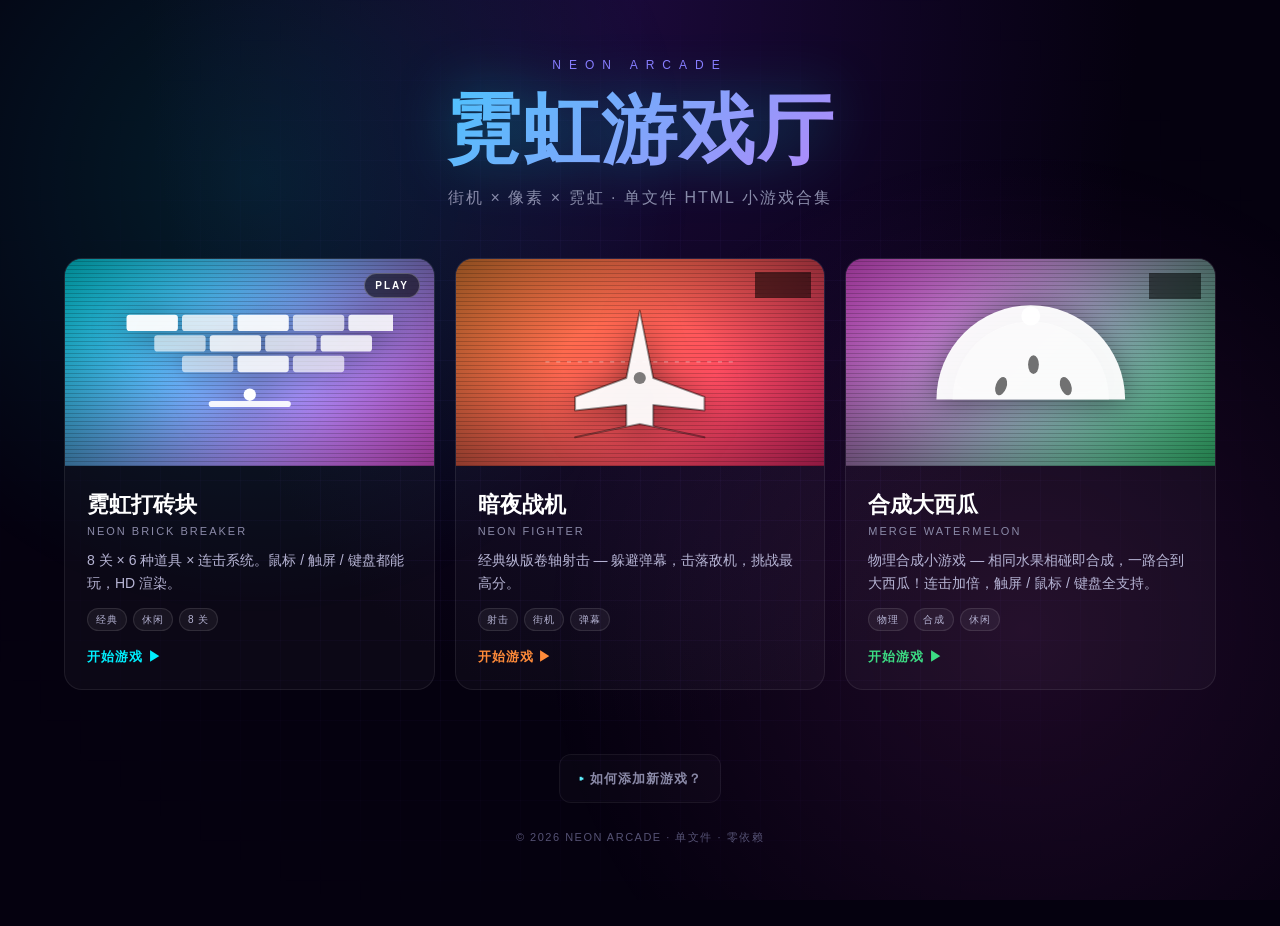
==== commit 92e6abaa: "feat: 新增「合成大西瓜」Merge Watermelon 物理合成小游戏" ====
--- a/index.html
+++ b/index.html
@@ -1,4 +1,4 @@
-﻿<!DOCTYPE html>
+<!DOCTYPE html>
 <html lang="zh-CN">
 <head>
 <meta charset="UTF-8">
@@ -223,6 +223,17 @@
         tags: ["射击", "街机", "弹幕"],
         badge: { text: "PLAY", kind: "new" },
         art: "plane"
+      },
+      {
+        id: "merge-watermelon",
+        title: "合成大西瓜",
+        titleEn: "Merge Watermelon",
+        desc: "物理合成小游戏 — 相同水果相碰即合成，一路合到大西瓜！连击加倍，触屏 / 鼠标 / 键盘全支持。",
+        accent: "#3ddc84",
+        gradient: ["#ff5af7", "#3ddc84"],
+        tags: ["物理", "合成", "休闲"],
+        badge: { text: "NEW", kind: "new" },
+        art: "melon"
       }
     ];
 
@@ -251,6 +262,16 @@
                    fill="rgba(255,255,255,0.95)" stroke="rgba(0,0,0,0.4)" stroke-width="1.5" stroke-linejoin="round"/>
           <circle cx="100" cy="72" r="4.5" fill="rgba(0,0,0,0.5)"/>
           <line x1="30" y1="60" x2="170" y2="60" stroke="rgba(255,255,255,0.35)" stroke-width="1" stroke-dasharray="3 5"/>
+        </g>
+      </svg>`,
+      melon: `<svg viewBox="0 0 200 120" xmlns="http://www.w3.org/2000/svg">
+        <g>
+          <path d="M30,88 A70,70 0 0 1 170,88 Z" fill="rgba(255,255,255,0.95)"/>
+          <path d="M42,88 A58,58 0 0 1 158,88 Z" fill="rgba(255,255,255,0.45)"/>
+          <ellipse cx="78" cy="78" rx="4" ry="7" fill="rgba(0,0,0,0.55)" transform="rotate(20 78 78)"/>
+          <ellipse cx="102" cy="62" rx="4" ry="7" fill="rgba(0,0,0,0.55)"/>
+          <ellipse cx="126" cy="78" rx="4" ry="7" fill="rgba(0,0,0,0.55)" transform="rotate(-20 126 78)"/>
+          <circle cx="100" cy="26" r="7" fill="rgba(255,255,255,0.9)"/>
         </g>
       </svg>`
     };
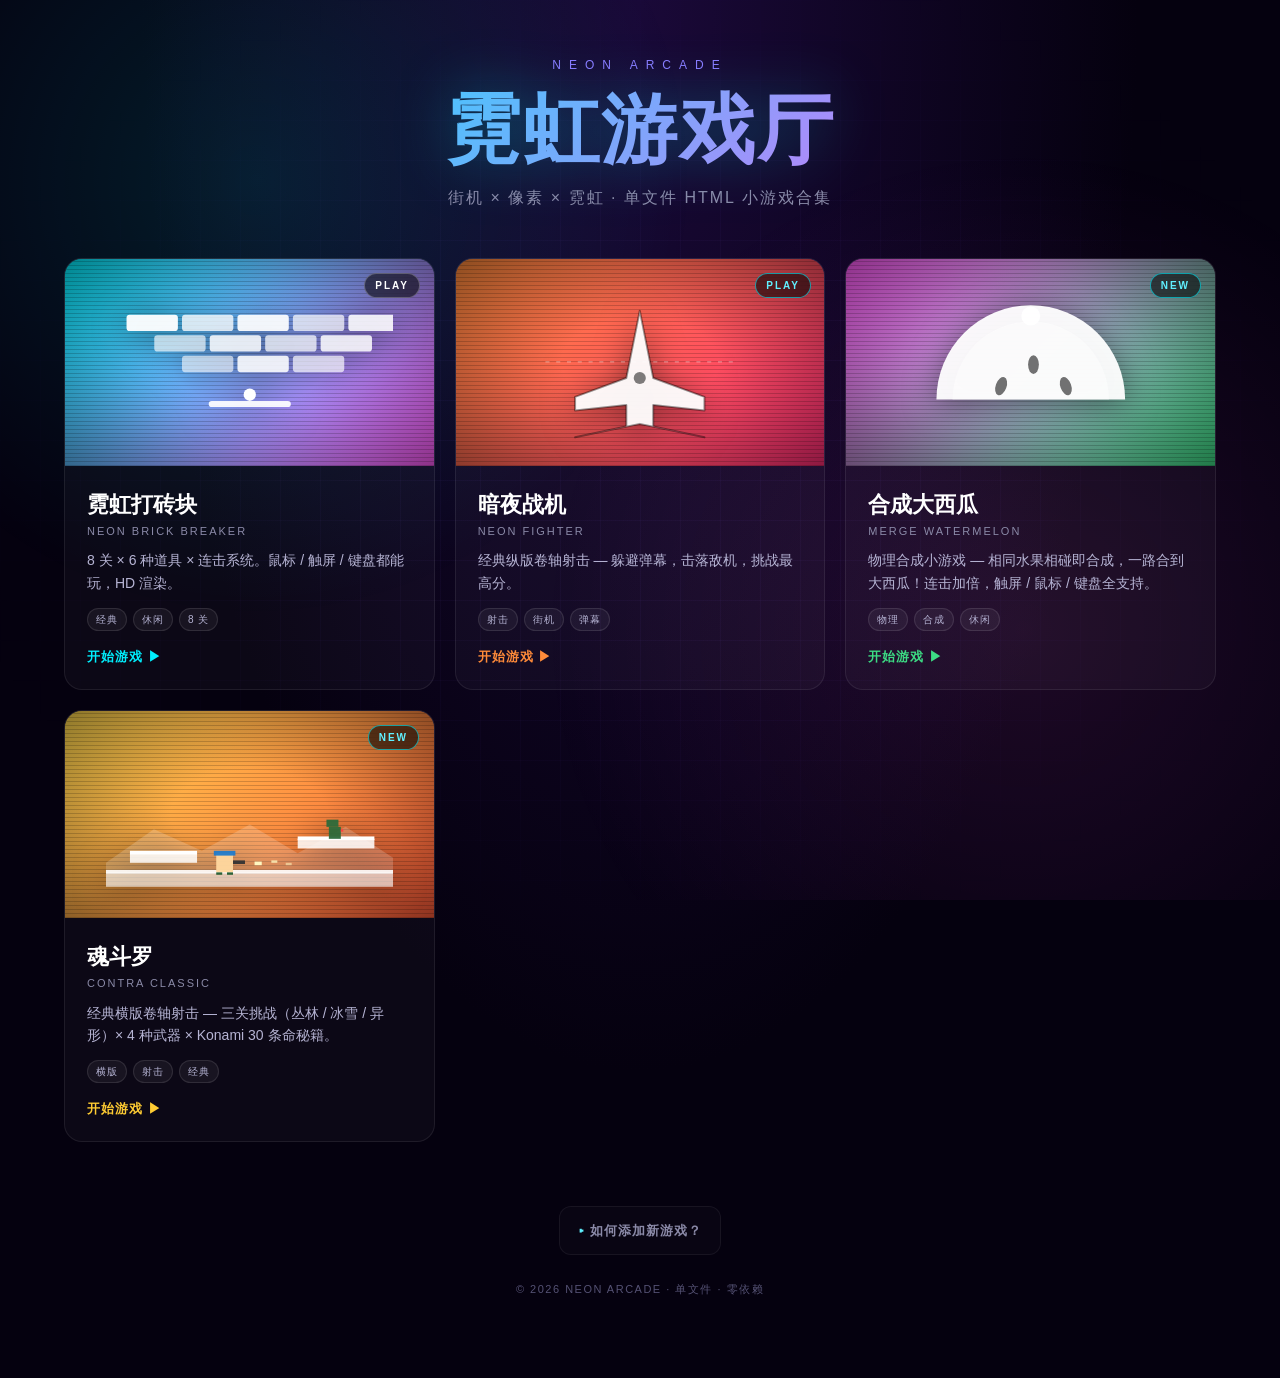
==== commit 35733264: "feat: add 魂斗罗 Contra Classic — 3 stages × 4 weapons × Konami 30-life cheat - 新增 contra/ 子目录 (index.h" ====
--- a/index.html
+++ b/index.html
@@ -234,6 +234,17 @@
         tags: ["物理", "合成", "休闲"],
         badge: { text: "NEW", kind: "new" },
         art: "melon"
+      },
+      {
+        id: "contra",
+        title: "魂斗罗",
+        titleEn: "Contra Classic",
+        desc: "经典横版卷轴射击 — 三关挑战（丛林 / 冰雪 / 异形）× 4 种武器 × Konami 30 条命秘籍。",
+        accent: "#ffcc33",
+        gradient: ["#ffd84d", "#ff5b3a"],
+        tags: ["横版", "射击", "经典"],
+        badge: { text: "NEW", kind: "new" },
+        art: "contra"
       }
     ];
 
@@ -273,6 +284,34 @@
           <ellipse cx="126" cy="78" rx="4" ry="7" fill="rgba(0,0,0,0.55)" transform="rotate(-20 126 78)"/>
           <circle cx="100" cy="26" r="7" fill="rgba(255,255,255,0.9)"/>
         </g>
+      </svg>`,
+      contra: `<svg viewBox="0 0 240 120" xmlns="http://www.w3.org/2000/svg">
+        <g>
+          <!-- 远山 -->
+          <path d="M0,100 L40,72 L80,90 L120,68 L160,92 L200,70 L240,96 L240,120 L0,120 Z" fill="rgba(255,255,255,0.18)"/>
+          <!-- 平台 -->
+          <rect x="20"  y="92" width="56" height="8" fill="rgba(255,255,255,0.85)"/>
+          <rect x="20"  y="90" width="56" height="3" fill="rgba(255,255,255,1)"/>
+          <rect x="160" y="80" width="64" height="8" fill="rgba(255,255,255,0.85)"/>
+          <rect x="160" y="78" width="64" height="3" fill="rgba(255,255,255,1)"/>
+          <!-- 地面 -->
+          <rect x="0" y="108" width="240" height="12" fill="rgba(255,255,255,0.55)"/>
+          <rect x="0" y="106" width="240" height="3" fill="rgba(255,255,255,0.9)"/>
+          <!-- 玩家剪影 -->
+          <rect x="92"  y="92" width="14" height="16" fill="rgba(255,216,160,0.95)"/>
+          <rect x="90"  y="90" width="18" height="4" fill="rgba(31,123,204,0.95)"/>
+          <rect x="92"  y="108" width="5" height="2" fill="rgba(31,91,48,0.95)"/>
+          <rect x="101" y="108" width="5" height="2" fill="rgba(31,91,48,0.95)"/>
+          <rect x="106" y="98" width="10" height="3" fill="rgba(51,51,51,0.95)"/>
+          <!-- 子弹 -->
+          <rect x="124" y="99" width="6" height="3" fill="rgba(255,247,192,1)"/>
+          <rect x="138" y="98" width="5" height="2" fill="rgba(255,247,192,0.8)"/>
+          <rect x="150" y="100" width="5" height="2" fill="rgba(255,247,192,0.55)"/>
+          <!-- 敌人 -->
+          <rect x="184" y="64" width="10" height="6" fill="rgba(45,107,58,0.95)"/>
+          <rect x="186" y="70" width="10" height="10" fill="rgba(45,107,58,0.95)"/>
+          <rect x="196" y="72" width="2" height="2" fill="rgba(255,64,64,1)"/>
+        </g>
       </svg>`
     };
 
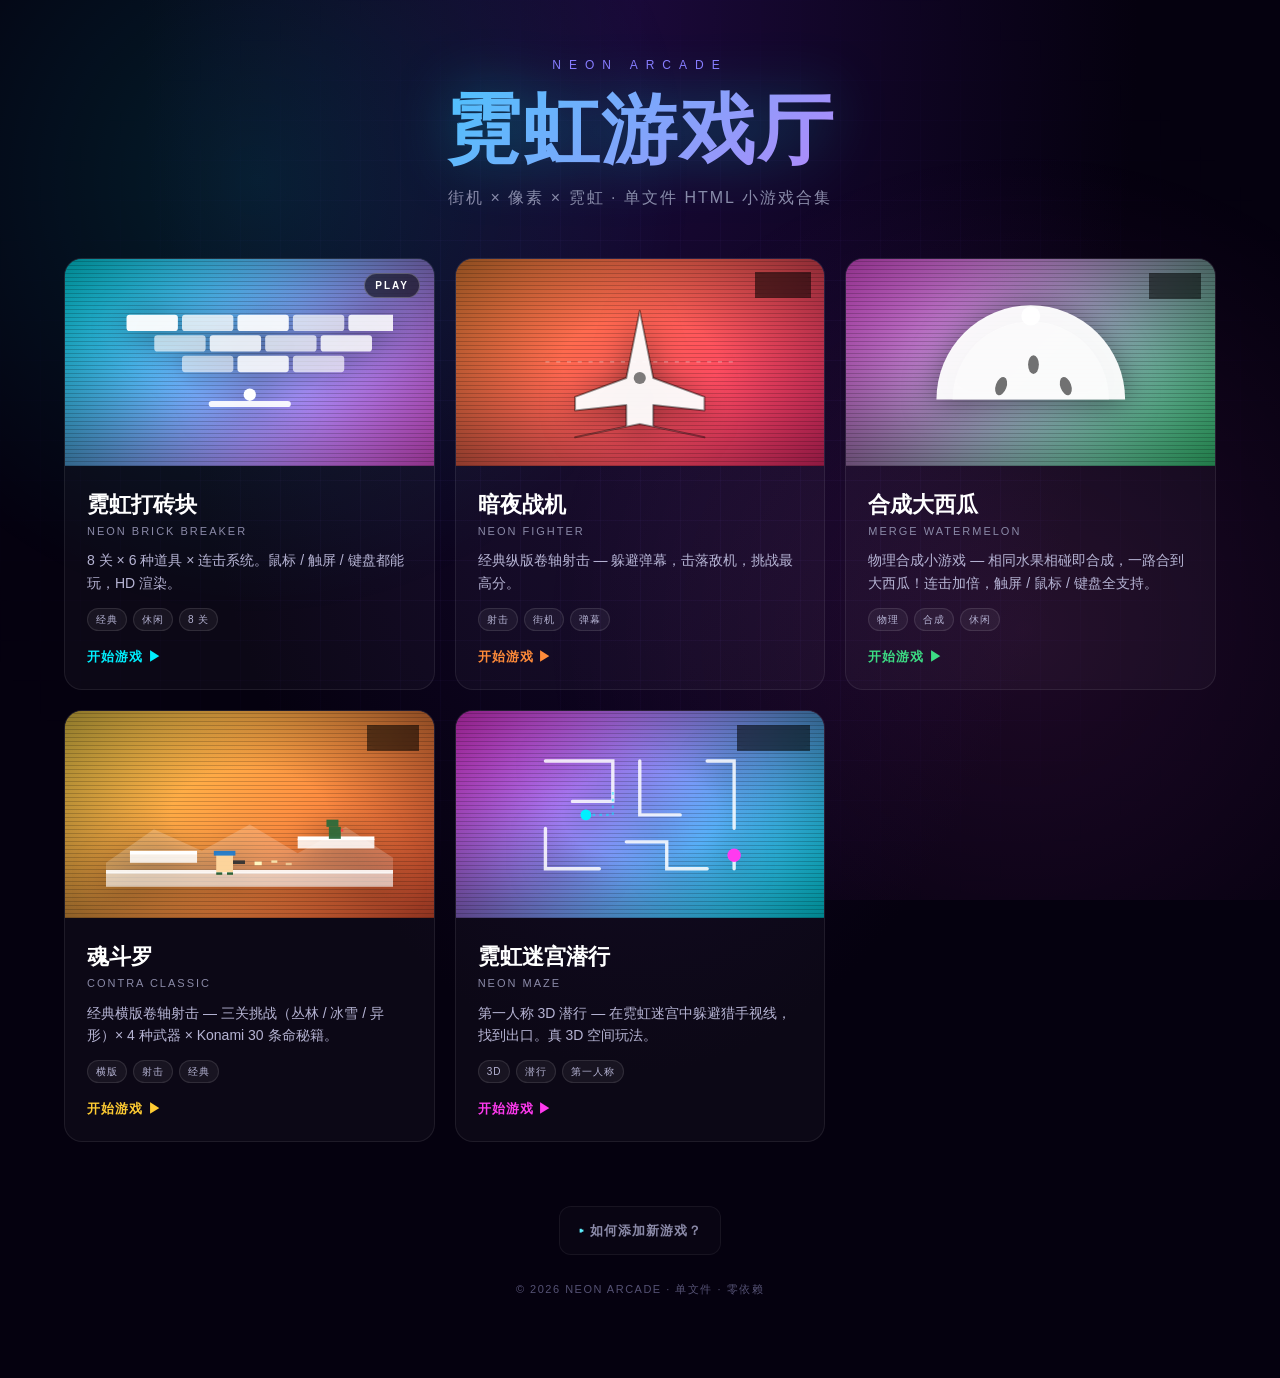
==== commit cfb7ec34: "feat: add neon-maze 霓虹迷宫潜行 — first-person 3D stealth + portal card" ====
--- a/index.html
+++ b/index.html
@@ -245,6 +245,17 @@
         tags: ["横版", "射击", "经典"],
         badge: { text: "NEW", kind: "new" },
         art: "contra"
+      },
+      {
+        id: "neon-maze",
+        title: "霓虹迷宫潜行",
+        titleEn: "Neon Maze",
+        desc: "第一人称 3D 潜行 — 在霓虹迷宫中躲避猎手视线，找到出口。真 3D 空间玩法。",
+        accent: "#ff3aef",
+        gradient: ["#ff3aef", "#00f0ff"],
+        tags: ["3D", "潜行", "第一人称"],
+        badge: { text: "NEW 3D", kind: "new" },
+        art: "maze"
       }
     ];
 
@@ -312,6 +323,19 @@
           <rect x="186" y="70" width="10" height="10" fill="rgba(45,107,58,0.95)"/>
           <rect x="196" y="72" width="2" height="2" fill="rgba(255,64,64,1)"/>
         </g>
+      </svg>`,
+      maze: `<svg viewBox="0 0 200 120" xmlns="http://www.w3.org/2000/svg">
+        <g fill="none" stroke="rgba(255,255,255,0.85)" stroke-width="2.5" stroke-linecap="round">
+          <path d="M30 20 L80 20 L80 50 L50 50"/>
+          <path d="M100 20 L100 60 L130 60"/>
+          <path d="M150 20 L170 20 L170 70"/>
+          <path d="M30 70 L30 100 L70 100"/>
+          <path d="M90 80 L120 80 L120 100 L150 100"/>
+          <path d="M170 90 L170 100"/>
+        </g>
+        <circle cx="60" cy="60" r="4" fill="#00f0ff"/>
+        <circle cx="170" cy="90" r="5" fill="#ff3aef"/>
+        <path d="M60 60 L80 60 L80 40" fill="none" stroke="rgba(0,240,255,0.5)" stroke-width="1.5" stroke-dasharray="2 3"/>
       </svg>`
     };
 
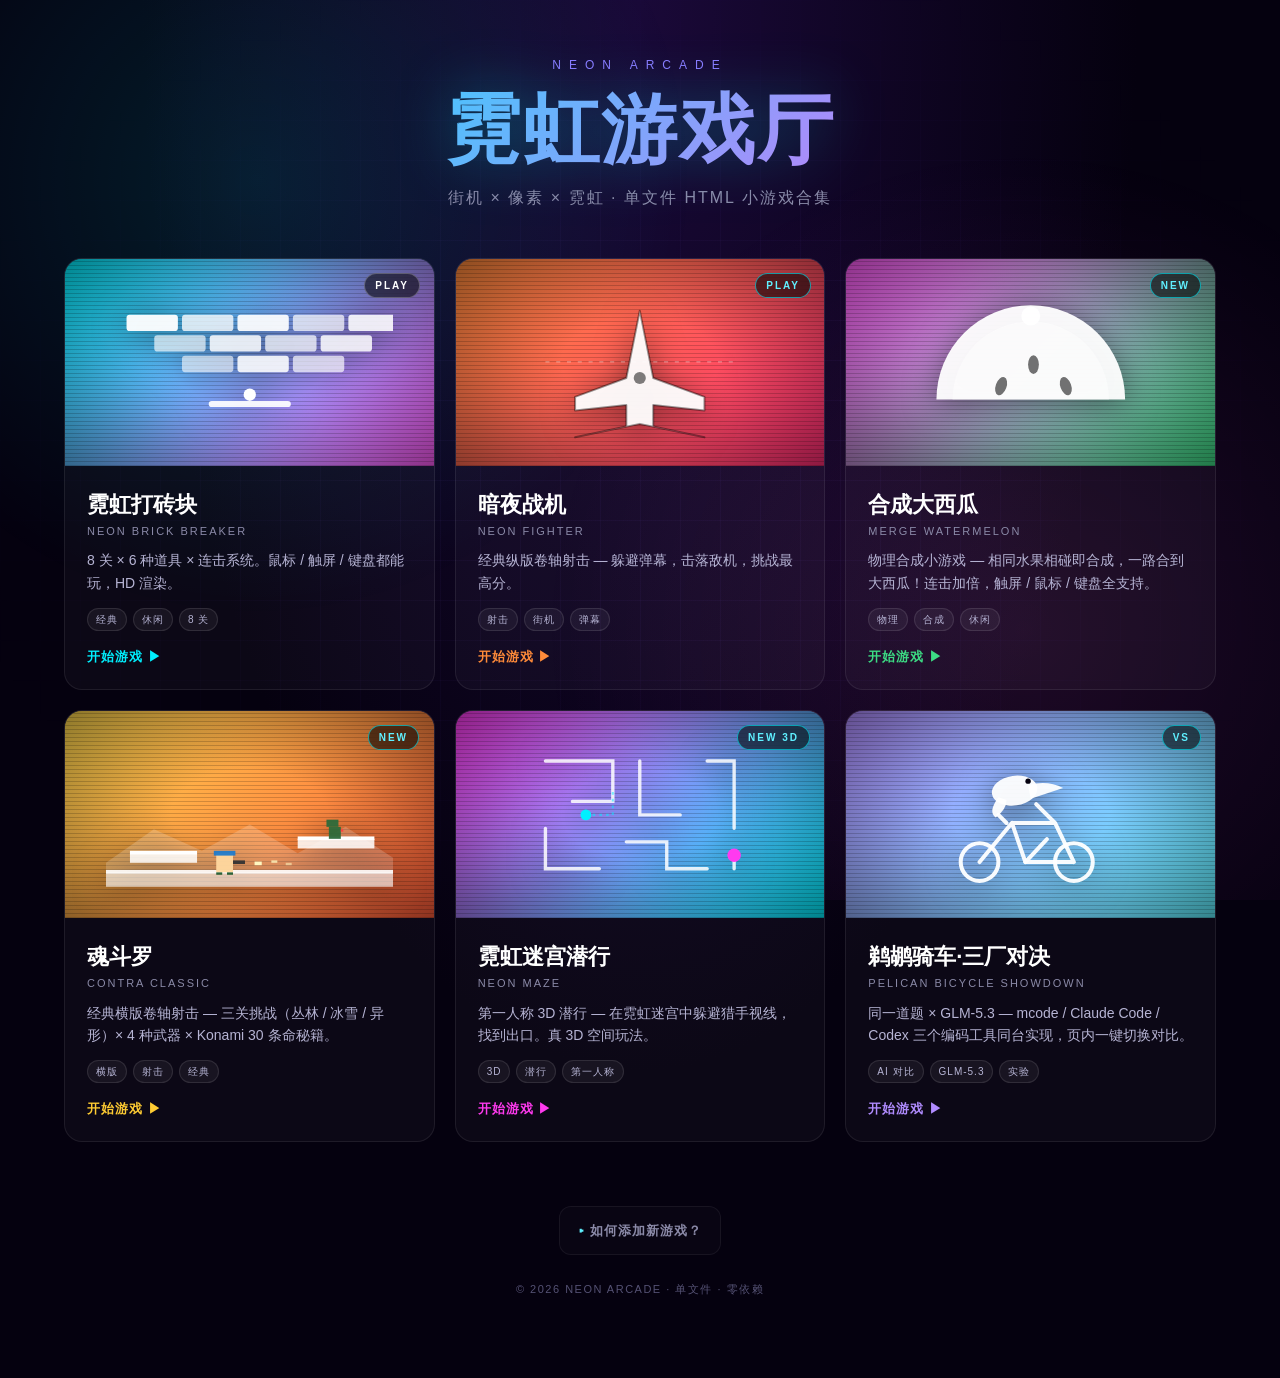
==== commit de3ffb17: "feat(pelican): 对比页改为单入口切换器并正式列入大厅 — mcode/Claude Code/Codex + GLM-5.3" ====
--- a/index.html
+++ b/index.html
@@ -256,6 +256,17 @@
         tags: ["3D", "潜行", "第一人称"],
         badge: { text: "NEW 3D", kind: "new" },
         art: "maze"
+      },
+      {
+        id: "pelican-bicycle",
+        title: "鹈鹕骑车·三厂对决",
+        titleEn: "Pelican Bicycle Showdown",
+        desc: "同一道题 × GLM-5.3 — mcode / Claude Code / Codex 三个编码工具同台实现，页内一键切换对比。",
+        accent: "#b18cff",
+        gradient: ["#b18cff", "#5ff0ff"],
+        tags: ["AI 对比", "GLM-5.3", "实验"],
+        badge: { text: "VS", kind: "new" },
+        art: "pelican"
       }
     ];
 
@@ -336,6 +347,21 @@
         <circle cx="60" cy="60" r="4" fill="#00f0ff"/>
         <circle cx="170" cy="90" r="5" fill="#ff3aef"/>
         <path d="M60 60 L80 60 L80 40" fill="none" stroke="rgba(0,240,255,0.5)" stroke-width="1.5" stroke-dasharray="2 3"/>
+      </svg>`,
+      pelican: `<svg viewBox="0 0 200 120" xmlns="http://www.w3.org/2000/svg">
+        <g stroke="rgba(255,255,255,0.95)" stroke-width="3" fill="none" stroke-linecap="round" stroke-linejoin="round">
+          <circle cx="62" cy="95" r="14"/>
+          <circle cx="132" cy="95" r="14"/>
+          <path d="M62 95 L86 66 L118 66 L132 95 M86 66 L96 95 L132 95 M118 66 L104 52"/>
+          <path d="M96 95 L112 78"/>
+          <path d="M82 66 L76 60"/>
+        </g>
+        <g fill="rgba(255,255,255,0.95)">
+          <ellipse cx="88" cy="42" rx="17" ry="11" transform="rotate(-8 88 42)"/>
+          <path d="M98 38 Q112 34 124 40 L100 48 Z"/>
+          <circle cx="98" cy="35" r="2" fill="#05010f"/>
+          <path d="M76 47 Q68 58 74 62 Q82 56 82 49 Z"/>
+        </g>
       </svg>`
     };
 
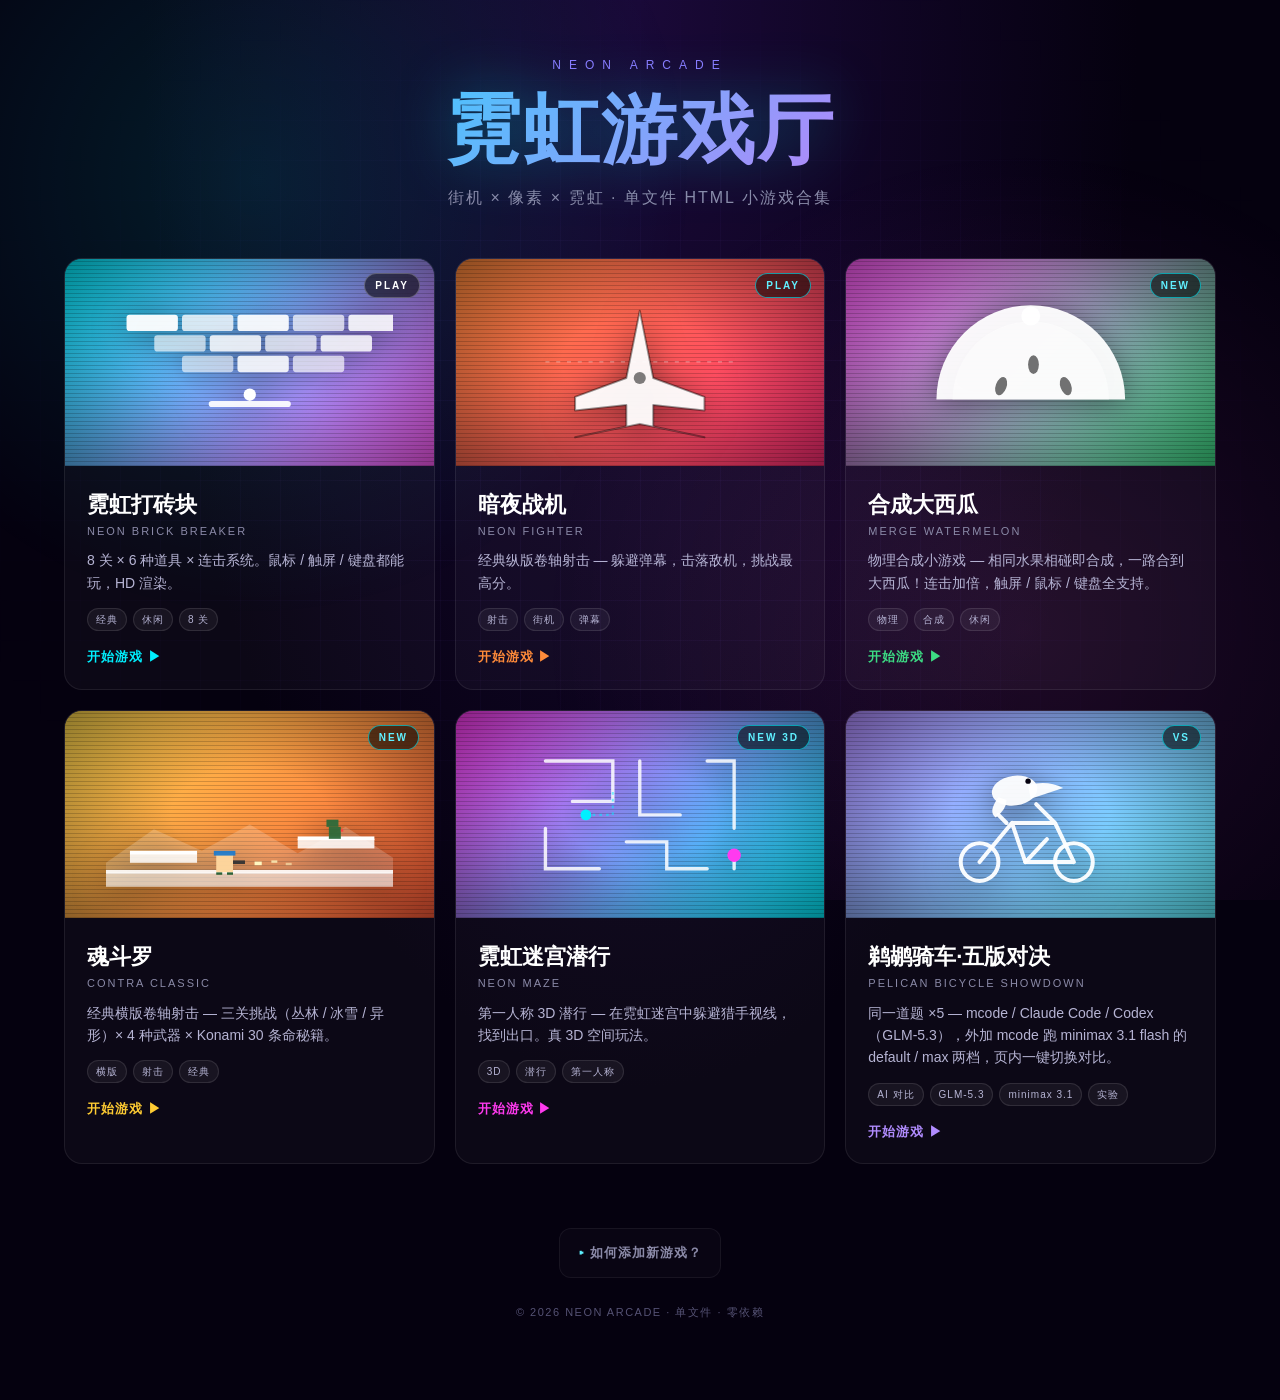
==== commit 1435cef0: "feat(pelican): 新增 mcode × minimax 3.1 flash default/max 两版，对比页扩为五版 - pelican-bicycle/mcode-minimax-d" ====
--- a/index.html
+++ b/index.html
@@ -259,12 +259,12 @@
       },
       {
         id: "pelican-bicycle",
-        title: "鹈鹕骑车·三厂对决",
+        title: "鹈鹕骑车·五版对决",
         titleEn: "Pelican Bicycle Showdown",
-        desc: "同一道题 × GLM-5.3 — mcode / Claude Code / Codex 三个编码工具同台实现，页内一键切换对比。",
+        desc: "同一道题 ×5 — mcode / Claude Code / Codex（GLM-5.3），外加 mcode 跑 minimax 3.1 flash 的 default / max 两档，页内一键切换对比。",
         accent: "#b18cff",
         gradient: ["#b18cff", "#5ff0ff"],
-        tags: ["AI 对比", "GLM-5.3", "实验"],
+        tags: ["AI 对比", "GLM-5.3", "minimax 3.1", "实验"],
         badge: { text: "VS", kind: "new" },
         art: "pelican"
       }
